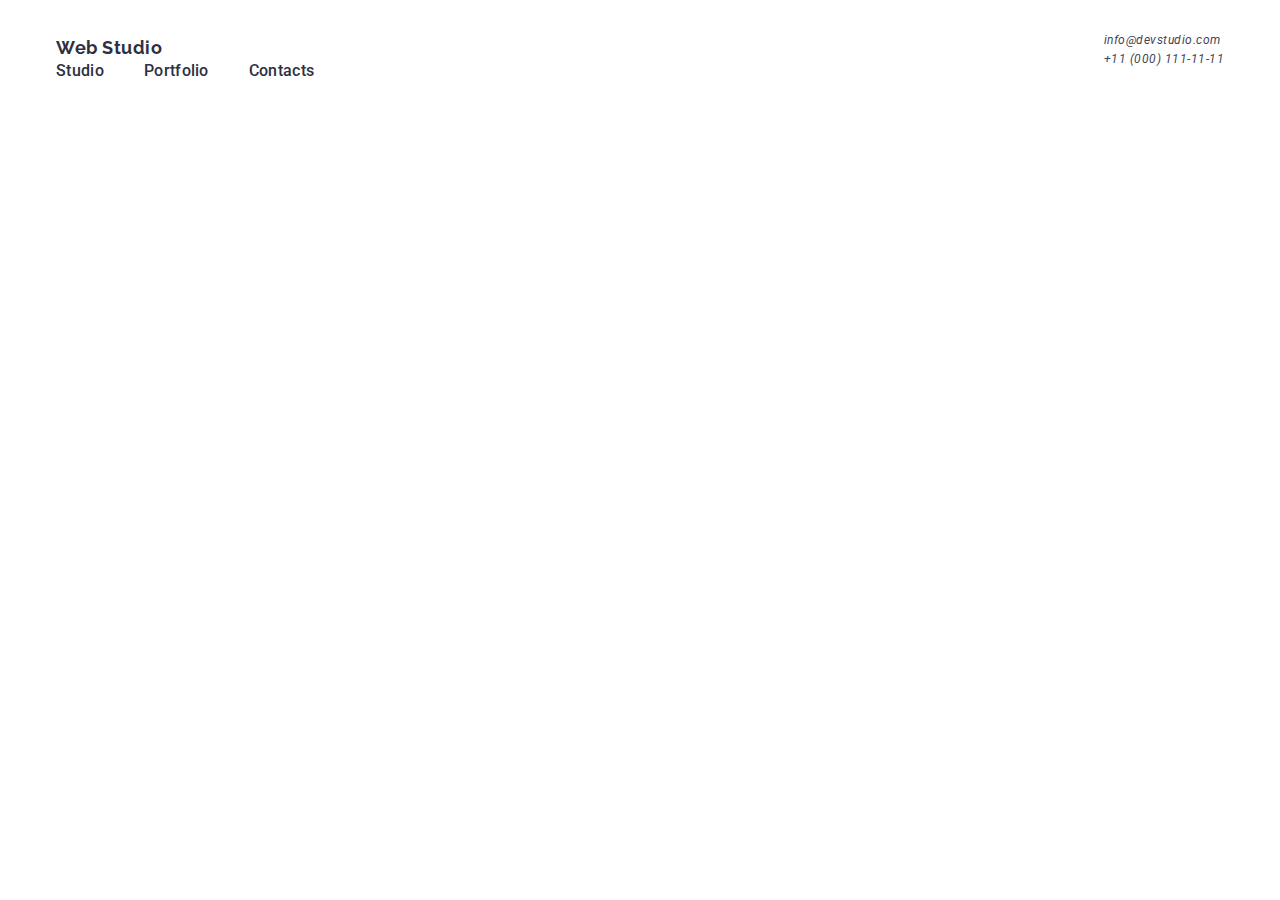
==== index.html @ cf2b7451 "update" ====
<!DOCTYPE html>
<html lang="en">
  <head>
    <meta charset="UTF-8" />
    <meta name="viewport" content="width=device-width, initial-scale=1.0" />

    <title>Main</title>

    <link rel="preconnect" href="https://fonts.googleapis.com" />
    <link rel="preconnect" href="https://fonts.gstatic.com" crossorigin />
    <link
      href="https://fonts.googleapis.com/css2?family=Raleway:wght@800&family=Roboto:wght@400;500;700;900&display=swap"
      rel="stylesheet"
    />

    <link
      rel="stylesheet"
      href="https://cdnjs.cloudflare.com/ajax/libs/modern-normalize/2.0.0/modern-normalize.min.css"
      integrity="sha512-4xo8blKMVCiXpTaLzQSLSw3KFOVPWhm/TRtuPVc4WG6kUgjH6J03IBuG7JZPkcWMxJ5huwaBpOpnwYElP/m6wg=="
      crossorigin="anonymous"
      referrerpolicy="no-referrer"
    />

    <link rel="stylesheet" href="./css/styles.css" />
  </head>
  <body>
    <header class="header">
      <div class="header-container container">
        <nav class="header-nav">
          <a href="./images/Logo.png" class="logo-header link"
            >Web <span class="studio-word-decorate">Studio</span></a
          >
          <ul class="list menu-header">
            <li><a href="./index.html" class="nav-item link current">Studio</a></li>
            <li>
              <a href="./portfolio.html" class="nav-item link current">Portfolio</a>
            </li>
            <li><a href="" class="nav-item link">Contacts</a></li>
          </ul>
        </nav>
        <button type="button" class="mobile-btn-burger">
          <svg class="mobile-svg-burger" width="24" height="24">
            <use href="./images/icons.svg#icon-burger"></use>
          </svg>
        </button>
        <address class="main-contacts">
          <ul class="list contacts-list">
            <li class="email-item-link">
              <a href="mailto:info@devstudio.com" class="general-contact link"
                >info@devstudio.com</a
              >
            </li>
            <li class="email-item-link">
              <a href="tel:+110001111111" class="general-contact link"
                >+11 (000) 111-11-11</a
              >
            </li>
          </ul>
        </address>
      </div>
    </header>
    <!-- <main>
      <section class="first-section">
        <div class="container">
          <h1 class="main-headline">Effective Solutions for Your Business</h1>
          <button type="button" class="button-order-service" data-modal-open>
            Order Service
          </button>
        </div>
      </section> -->
      <!-- <section class="second-section">
        <div class="container">
          <h2 class="visually-hidden">.</h2>
          <ul class="list second-section-list">
            <li class="second-section-item">
              <div class="div-for-icon">
                  <svg width="64" height="64">
                    <use href="./images/icons.svg#icon-antenna"></use>
                  </svg>
              </div>
              <h3 class="quality">Strategy</h3>
              <p class="quality-text">
              Our goal is to identify the business problem to walk away with
              the perfect and creative solution.
              </p>
            </li>
            <li class="second-section-item">
              <div class="div-for-icon">
                <svg width="64" height="64">
                  <use href="./images/icons.svg#icon-clock"></use>
                </svg>
              </div>
              <h3 class="quality">Punctuality</h3>
              <p class="quality-text">
                Bring the key message to the brand's audience for the best price
                within the shortest possible time.
              </p>
            </li>
            <li class="second-section-item">
              <div class="div-for-icon">
                <svg width="64" height="64">
                  <use href="./images/icons.svg#icon-diagram"></use>
                </svg>
              </div>   
              <h3 class="quality">Diligence</h3>
              <p class="quality-text">
                Research and confirm brands that present the strongest digital
                growth opportunities and minimize risk.
              </p>
            </li>
            <li class="second-section-item">
              <div class="div-for-icon">
                <svg width="64" height="64">
                  <use href="./images/icons.svg#icon-astronaut"></use>
                </svg>
              </div>  
              <h3 class="quality">Technologies</h3>
              <p class="quality-text">
                Design practice focused on digital experiences. We bring forth a
                deep passion for problem-solving.
              </p>
            </li>
          </ul>
        </div>
      </section> -->
      <!-- <section class="third-section">
        <div class="container">
          <h2 class="third-section-headline">What are we doing</h2>
          <ul class="list third-section-list">
            <li class="third-section-item">
              <img
                src="./images/photo3.jpg"
                alt="graphics"
                width="360"
                height="300"
              />
            </li>
            <li class="third-section-item">
              <img
                src="./images/photo1.jpg"
                alt="messages"
                width="360"
                height="300"
              />
            </li>
            <li class="third-section-item">
              <img
                src="./images/photo2.jpg"
                alt="information"
                width="360"
                height="300"
              />
            </li>
          </ul>
        </div>
      </section> -->
      <!-- <section class="forth-section">
        <div class="container">
          <h2 class="our-team-headline">Our Team</h2>
          <ul class="list forth-section-list">
            <li class="people-item">
              <img
                src="./images/person1.jpg"
                alt="Mark Guerrero"
                width="264"
                height="260"
              />
              <div class="person-and-job">
                <h3 class="person">Mark Guerrero</h3>
                <p class="person-text">Product Designer</p>
                <ul class="social-media-of-person-list list">
                  <li class="social-media-of-person-item">
                    <a href="" class="social-media-link-forth-section">
                      <svg width="16" height="16" class="icon-link">
                        <use href="./images/icons.svg#icon-instagram"></use>
                      </svg>
                    </a>
                  </li>
                  <li class="social-media-of-person-item">
                    <a href="" class="social-media-link-forth-section">
                      <svg width="16" height="16" class="icon-link">
                        <use href="./images/icons.svg#icon-twitter"></use>
                      </svg>
                    </a>
                  </li>
                  <li class="social-media-of-person-item">
                    <a href="" class="social-media-link-forth-section">
                      <svg width="16" height="16" class="icon-link">
                        <use href="./images/icons.svg#icon-facebook"></use>
                      </svg>
                    </a>
                  </li>
                  <li class="social-media-of-person-item">
                    <a href="" class="social-media-link-forth-section">
                      <svg width="16" height="16" class="icon-link">
                        <use href="./images/icons.svg#icon-linkedin"></use>
                      </svg>
                    </a>
                  </li>
                </ul>               
              </div>
            </li>
            <li class="people-item">
              <img
                src="./images/person4.jpg"
                alt="Tom Ford"
                width="264"
                height="260"
              />
              <div class="person-and-job">
                <h3 class="person">Tom Ford</h3>
                <p class="person-text">Frontend Developer</p>
                <ul class="social-media-of-person-list list">
                  <li class="social-media-of-person-item current">
                    <a href="" class="social-media-link-forth-section">
                      <svg width="16" height="16" class="icon-link">
                        <use href="./images/icons.svg#icon-instagram"></use>
                      </svg>
                    </a>
                  </li>
                  <li class="social-media-of-person-item current">
                    <a href="" class="social-media-link-forth-section">
                      <svg width="16" height="16" class="icon-link">
                        <use href="./images/icons.svg#icon-twitter"></use>
                      </svg>
                    </a>
                  </li>
                  <li class="social-media-of-person-item current">
                    <a href="" class="social-media-link-forth-section">
                      <svg width="16" height="16" class="icon-link">
                        <use href="./images/icons.svg#icon-facebook"></use>
                      </svg>
                    </a>
                  </li>
                  <li class="social-media-of-person-item current">
                    <a href="" class="social-media-link-forth-section">
                      <svg width="16" height="16" class="icon-link">
                        <use href="./images/icons.svg#icon-linkedin"></use>
                      </svg>
                    </a>
                  </li>
                </ul>   
              </div>
            </li>
            <li class="people-item">
              <img
                src="./images/person3.jpg"
                alt="Camila Garcia"
                width="264"
                height="260"
              />
              <div class="person-and-job">
                <h3 class="person">Camila Garcia</h3>
                <p class="person-text">Marketing</p>
                <ul class="social-media-of-person-list list">
                  <li class="social-media-of-person-item">
                    <a href="" class="social-media-link-forth-section">
                      <svg width="16" height="16" class="icon-link">
                        <use href="./images/icons.svg#icon-instagram"></use>
                      </svg>
                    </a>
                  </li>
                  <li class="social-media-of-person-item">
                    <a href="" class="social-media-link-forth-section">
                      <svg width="16" height="16" class="icon-link">
                        <use href="./images/icons.svg#icon-twitter"></use>
                      </svg>
                    </a>
                  </li>
                  <li class="social-media-of-person-item">
                    <a href="" class="social-media-link-forth-section">
                      <svg width="16" height="16" class="icon-link">
                        <use href="./images/icons.svg#icon-facebook"></use>
                      </svg>
                    </a>
                  </li>
                  <li class="social-media-of-person-item">
                    <a href="" class="social-media-link-forth-section">
                      <svg width="16" height="16" class="icon-link">
                        <use href="./images/icons.svg#icon-linkedin"></use>
                      </svg>
                    </a>
                  </li>
                </ul>   
              </div>
            </li>
            <li class="people-item">
              <img
                src="./images/person2.jpg"
                alt="Daniel Wilson"
                width="264"
                height="260"
              />
              <div class="person-and-job">
                <h3 class="person">Daniel Wilson</h3>
                <p class="person-text">UI Designer</p>
                <ul class="social-media-of-person-list list">
                  <li class="social-media-of-person-item">
                    <a href="" class="social-media-link-forth-section">
                      <svg width="16" height="16" class="icon-link">
                        <use href="./images/icons.svg#icon-instagram"></use>
                      </svg>
                    </a>
                  </li>
                  <li class="social-media-of-person-item">
                    <a href="" class="social-media-link-forth-section">
                      <svg width="16" height="16" class="icon-link">
                        <use href="./images/icons.svg#icon-twitter"></use>
                      </svg>
                    </a>
                  </li>
                  <li class="social-media-of-person-item">
                    <a href="" class="social-media-link-forth-section">
                      <svg width="16" height="16" class="icon-link">
                        <use href="./images/icons.svg#icon-facebook"></use>
                      </svg>
                    </a>
                  </li>
                  <li class="social-media-of-person-item">
                    <a href="" class="social-media-link-forth-section">
                      <svg width="16" height="16" class="icon-link">
                        <use href="./images/icons.svg#icon-linkedin"></use>
                      </svg>
                    </a>
                  </li>
                </ul>   
              </div>
            </li>
          </ul>
        </div>
      </section> -->
      <!-- <section class="fifth-section">
        <div class="container">
            <h2 class="headline-fifth-section">Customers</h2>
            <ul class="list-of-customers list">
              <li class="customers-item">
                <a href="/" class="customers-link">
                  <svg width="104" height="56" class="svg-customers">
                    <use href="./images/icons.svg#icon-group-1"></use>
                  </svg>
                </a>
              </li>
              <li class="customers-item">
                <a href="/" class="customers-link">
                  <svg width="104" height="56" class="svg-customers">
                    <use href="./images/icons.svg#icon-group-2"></use>
                  </svg>
                </a>
              </li>
              <li class="customers-item">
                <a href="/" class="customers-link">
                  <svg width="104" height="56" class="svg-customers">
                    <use href="./images/icons.svg#icon-group-3"></use>
                  </svg>
                </a>
              </li>
              <li class="customers-item">
                <a href="/" class="customers-link">
                  <svg width="104" height="56" class="svg-customers">
                    <use href="./images/icons.svg#icon-group-4"></use>
                  </svg>
                </a>
              </li>
              <li class="customers-item">
                <a href="/" class="customers-link">
                  <svg width="104" height="56" class="svg-customers">
                    <use href="./images/icons.svg#icon-group-5"></use>
                  </svg>
                </a>
              </li>
              <li class="customers-item">
                <a href="/" class="customers-link">
                  <svg width="104" height="56" class="svg-customers">
                    <use href="./images/icons.svg#icon-group-6"></use>
                  </svg>
                </a>
              </li>
            </ul>
        </div>
      </section>
    </main> -->
    <!-- <footer class="footer">
      <div class="container footer-container">
          <div class="footer-container-for-logo-and-paragraph">
              <a href="./images/Logo.png" class="logo-footer link">Web <span class="studio-word-decorate-portfolio-footer">Studio</span></a>
              <p class="p-footer">Increase the flow of customers and sales for your business with digital marketing & growth solutions.</p>
          </div>
          <div>
              <p class="social-media">Social media</p>
              <ul class="ul-footer list">
                  <li class="social-media-item">
                      <a href="" class="social-media-link">
                          <svg width="24" height="24" class="svg-footer">
                              <use href="./images/icons.svg#icon-instagram"></use>
                          </svg>
                      </a>
                  </li>
                  <li class="social-media-item">
                      <a href="" class="social-media-link">
                          <svg width="24" height="24" class="svg-footer">
                              <use href="./images/icons.svg#icon-twitter"></use>
                          </svg>
                      </a>
                  </li>
                  <li class="social-media-item">
                      <a href="" class="social-media-link">
                          <svg width="24" height="24" class="svg-footer">
                              <use href="./images/icons.svg#icon-facebook"></use>
                          </svg>
                      </a>
                  </li>
                  <li class="social-media-item">
                      <a href="" class="social-media-link">
                          <svg width="24" height="24" class="svg-footer">
                              <use href="./images/icons.svg#icon-linkedin"></use>
                          </svg>
                      </a>
                  </li>
              </ul>
          </div>
          <div class="div-footer-for-input">
            <p class="subscribe-p">Subscribe</p>
            <form class="form-footer">
              <label class="label-for-form">
                <input type="email" name="email" placeholder="E-mail" class="input-footer"/>
              </label>
              <button type="submit" class="button-subscribe">Subscribe
                <svg width="24" height="24" class="svg-button">
                  <use href="./images/icons.svg#icon-telegram"></use>
                </svg>
              </button>
            </form>
          </div>
      </div>
  </footer> -->
    <!-- <div data-modal class="js-structure is-hidden">
      <div class="modal-window is-open">
        <button type="button" data-modal-close class="button-close">
          <svg width="8" height="8" class="svg-modal-window">
            <use href="./images/icons.svg#icon-dagger"></use>
          </svg>
        </button>
        <p class="p-for-modal-window">Leave your contacts and we will call you back</p>
        <form>
          <div class="form-div">
            <label for="user-name" class="label-for-modal-window">Name</label>
            <div class="container-for-input">
              <input type="text" id="user-name" name="user-name" class="input-for-modal-window">
              <svg width="18" height="24" class="svg-modal-window">
                <use href="./images/icons.svg#icon-person"></use>
              </svg>
            </div>
          </div>
          <div class="form-div">
            <label for="user-phone" class="label-for-modal-window">Phone</label>
            <div class="container-for-input">
              <input type="text" id="user-phone" name="user-phone" class="input-for-modal-window">
              <svg width="18" height="24" class="svg-modal-window">
                <use href="./images/icons.svg#icon-calling"></use>
              </svg>
            </div>
          </div>
          <div class="form-div">
            <label for="user-email" class="label-for-modal-window">Email</label>
            <div class="container-for-input">
              <input type="text" id="user-email" name="user-email" class="input-for-modal-window">
              <svg width="18" height="24" class="svg-modal-window">
                <use href="./images/icons.svg#icon-message"></use>
              </svg>
            </div>
          </div>
          <div class="container-for-textarea">
            <label for="user-comment" class="label-for-modal-window">Comment</label>
            <textarea name="user-comment" id="user-comment" placeholder="Text input" class="textarea-for-modal-window"></textarea>
          </div>
          <div class="container-for-checkbox">
            <input class="input-user-privacy visually-hidden" value="true" name="user-privacy" id="user-privacy" type="checkbox">
            <label for="user-privacy" class="label-user-privacy"><span class="span-for-words-in-label">
              <svg width="10" height="8" class="icon-tick">
                <use href="./images/icons.svg#icon-tick"></use>
              </svg>
            </span> I accept the terms and conditions of the
              <a href="" class="link-for-privacy-policy">Privacy Policy</a>
            </label>
          </div>
          <button class="main-button">Send</button>
        </form>           
      </div>
    </div>
      <script src="./js/modal.js"></script> -->
      <div class="mobile-menu">
          <div class="container mobile-menu-container">
            <button button="type" class="moblie-menu-close-btn">
              <svg class="mobile-menu-close-btn-icon" width="28" height="28">
                <use href="./images/icons.svg#icon-dagger"></use>
              </svg>
            </button>
            <nav>
              <ul>
                <li><a href="">Studio</a></li>
                <li><a href="">Portfolio</a></li>
                <li><a href="">Contacts</a></li>
              </ul>
            </nav>
          </div>
      </div>  
  </body>
</html>
---- css/styles.css ----
/* COMMON STYLES
_______________________________________________________ */

img {
    display: block;
}

p {
    margin: 0;
}

h1, h2, h3, h4, h5 {
    margin: 0;
}

:root {
    --white: #FFFFFF;
    --blue: #4d5ae5;
    --gray: #2e2f42; 
    --pretty: #f4f4fd;
    --specific: #8e8f99;
    --good: #404bbf;
}

body {
    font-family: "Roboto", sans-serif;
    color: #434455;
    background-color: var(--white);
}

.list {
    list-style: none;
    margin: 0;
    padding: 0;
}

.link {
    text-decoration: none;
}

.visually-hidden {
    position: absolute;
    width: 1px;
    height: 1px;
    margin: -1px;
    border: 0;
    padding: 0;
    white-space: nowrap;
    clip-path: inset(100%);
    clip: rect(0 0 0 0);
    overflow: hidden;
}

.section {
    padding-top: 50px;
    padding-bottom: 50px;
}

.container {
    padding-left: 16px;
    padding-right: 16px;
}

.section-title {
    font-size: 24px;
    font-weight: 600;
    line-height: 1.17;
    letter-spacing: -0.03em;
    text-align: center;
    text-transform: uppercase;
    color: #111111;
}

/* _____________________________________________________
COMMON STYLES */

/* ____________HEADER MOBILE STYLES______________________ */

.menu-header {
    display: none;
}

.contacts-list {
    display: none;
}

.header-container {
    display: flex;
    align-items: center;
    justify-content: space-between;
}

.header {
    padding-top: 21px;
    padding-bottom: 21px;
}

.logo-header {
    font-family: Raleway;
    font-size: 18px;
    font-weight: 700;
    line-height: 1.17;
    letter-spacing: 0.03em;
    color: #2E2F42;
}

 

@media  screen and (max-width: 767px) {
    .mobile-btn-burger {
        border: none;
        background-color: transparent;
        padding: 0;
        line-height: 0;
    }
    
    .mobile-menu-container {
        position: relative;
    }
    
    .mobile-menu.is-open {
        transform: translateX(0%);
    }
    
    .mobile-menu {
        position: fixed;
        top: 0;
        left: 0;
        width: 100%;
        height: 100%;
        z-index: 99999999;
        background-color: #ffffff;
        transform: translateX(100%);
        transition: transform 250ms linear;
    }
    
    .moblie-menu-close-btn {
        position: absolute;
        top: 0;
        right: 0;
        border: none;
        background-color: transparent;
        padding: 0;
        line-height: 0;
        stroke: #111111;
    }
}

/* ===================HEDER MOBILE=============== */


/* ______________________________________________________ */
@media screen and (min-width: 480px) {
    .container {
        width: 367px;
        margin-right: auto;
        margin-left: auto;
    }


    .mobile-menu {
        display: none;
    }

}

/* ===================HEDER MOBILE=============== */

@media screen and (min-width: 768px) {
    .container {
        width: 736px;
    }

    .menu-header {
        position: absolute;
        display: flex;
        align-items: center;
        justify-content: center;
        gap: 40px;
    }    
    
    .nav-item {
        font-family: Roboto;
        font-size: 16px;
        font-weight: 500;
        line-height: 24px;
        letter-spacing: 0.02em;
        color: #2E2F42;
    }
    
    .mobile-btn-burger {
        display: none;
    }
    
    .contacts-list {
        display: block;

    }

    .general-contact {
        position: relative;
        color: #434455; 
        gap: 12px;
        font-family: Roboto;
        font-size: 12px;
        font-weight: 400;
        line-height: 14px;
        letter-spacing: 0.04em;
    }
}

@media screen and (min-width: 1168px) {
    .container {
        width: 1168px;
    }
}
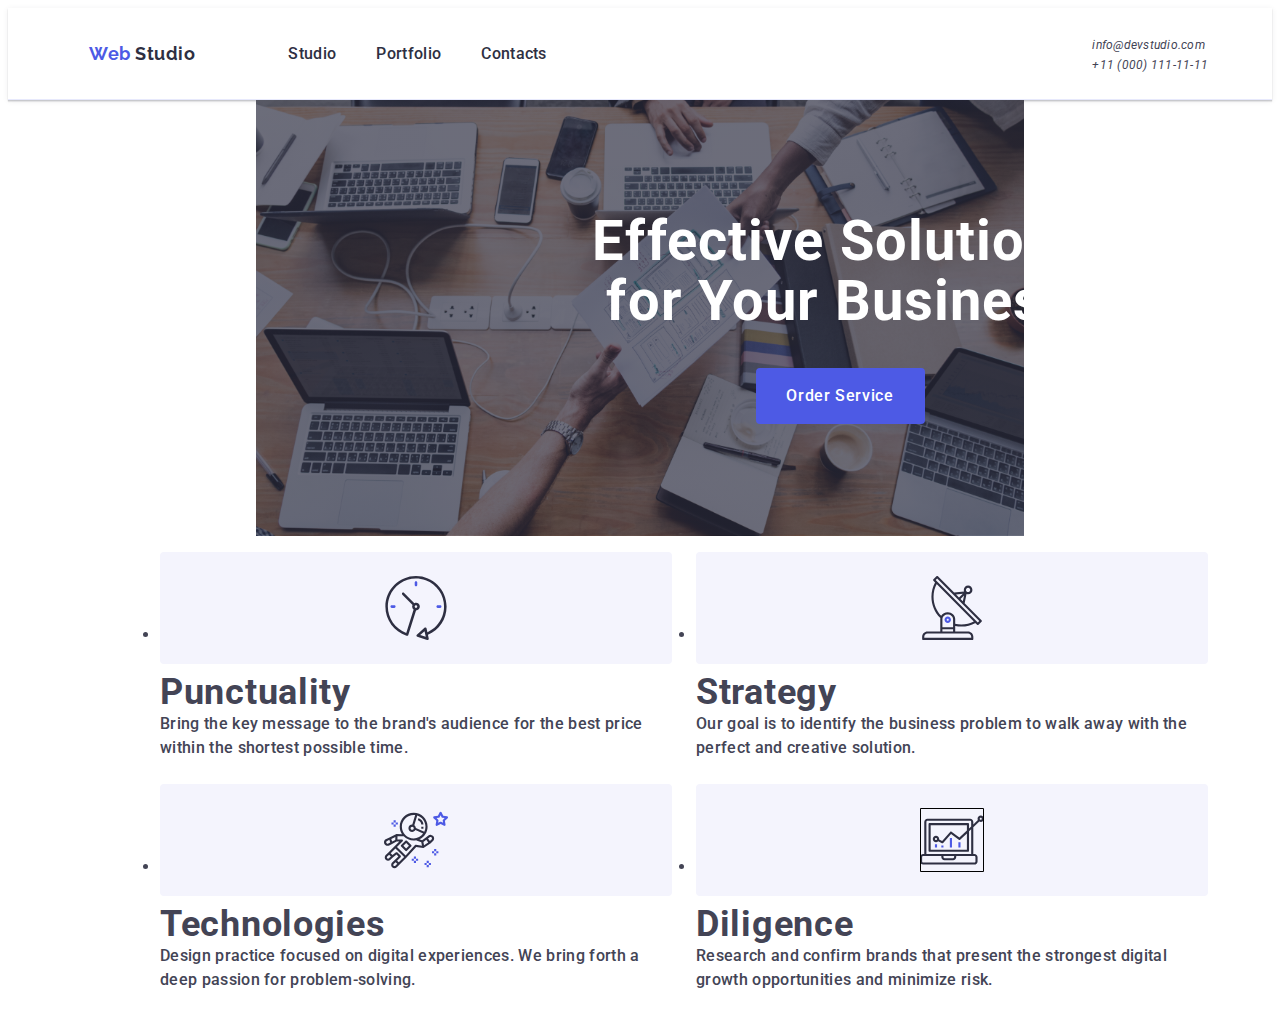
==== commit a788fd98: "new update" ====
--- a/index.html
+++ b/index.html
@@ -28,7 +28,7 @@
       <div class="header-container container">
         <nav class="header-nav">
           <a href="./images/Logo.png" class="logo-header link"
-            >Web <span class="studio-word-decorate">Studio</span></a
+            >Web <span class="logo-header-span">Studio</span></a
           >
           <ul class="list menu-header">
             <li><a href="./index.html" class="nav-item link current">Studio</a></li>
@@ -40,7 +40,7 @@
         </nav>
         <button type="button" class="mobile-btn-burger">
           <svg class="mobile-svg-burger" width="24" height="24">
-            <use href="./images/icons.svg#icon-burger"></use>
+            <use href="./images/icons.svg#icon-burger" class="mobile-burger-icon"></use>
           </svg>
         </button>
         <address class="main-contacts">
@@ -59,19 +59,19 @@
         </address>
       </div>
     </header>
-    <!-- <main>
+    <main>
       <section class="first-section">
         <div class="container">
           <h1 class="main-headline">Effective Solutions for Your Business</h1>
           <button type="button" class="button-order-service" data-modal-open>
             Order Service
           </button>
-        </div>
-      </section> -->
-      <!-- <section class="second-section">
-        <div class="container">
+        </div> 
+      </section> 
+      <section class="second-section">
+        <div class="container display">
           <h2 class="visually-hidden">.</h2>
-          <ul class="list second-section-list">
+          <ul class="second-section-list">
             <li class="second-section-item">
               <div class="div-for-icon">
                   <svg width="64" height="64">
@@ -122,7 +122,7 @@
             </li>
           </ul>
         </div>
-      </section> -->
+      </section>
       <!-- <section class="third-section">
         <div class="container">
           <h2 class="third-section-headline">What are we doing</h2>
--- a/css/styles.css
+++ b/css/styles.css
@@ -3,6 +3,11 @@
 
 img {
     display: block;
+}
+
+
+*, ::after, ::before {
+    box-sizing: border-box;
 }
 
 p {
@@ -24,8 +29,9 @@
 
 body {
     font-family: "Roboto", sans-serif;
+    background-color: #FFFFFF;
     color: #434455;
-    background-color: var(--white);
+    font-size: 16px;
 }
 
 .list {
@@ -74,8 +80,6 @@
 /* _____________________________________________________
 COMMON STYLES */
 
-/* ____________HEADER MOBILE STYLES______________________ */
-
 .menu-header {
     display: none;
 }
@@ -96,24 +100,40 @@
 }
 
 .logo-header {
-    font-family: Raleway;
     font-size: 18px;
     font-weight: 700;
-    line-height: 1.17;
+    line-height: 0.86;
+    letter-spacing: 0.03em;
+    color: #4D5AE5;
+    padding: 17px;
+    font-family: "Raleway", sans-serif;
+    margin-right: 76px;
+}
+
+.logo-header-span {
+    font-size: 18px;
+    font-weight: 700;
+    line-height: 0.86;
     letter-spacing: 0.03em;
     color: #2E2F42;
 }
-
  
 
 @media  screen and (max-width: 767px) {
+    
+    /* =======HEADER MOBILE======== */
+    
     .mobile-btn-burger {
         border: none;
         background-color: transparent;
         padding: 0;
-        line-height: 0;
-    }
-    
+        line-height: 0;    
+    }
+    
+    .mobile-burger-icon {
+        stroke: #2F2F37;
+    }
+
     .mobile-menu-container {
         position: relative;
     }
@@ -144,13 +164,110 @@
         line-height: 0;
         stroke: #111111;
     }
-}
-
-/* ===================HEDER MOBILE=============== */
-
-
-/* ______________________________________________________ */
+
+    /* =======HEADER MOBILE======== */
+    
+    
+    /* =======FIRST SECTION MOBILE======== */
+
+    .first-section {
+        background-color: #2e2f42;
+        padding-top: 112px;
+        padding-bottom: 112px;
+        background-image: linear-gradient(rgba(46, 47, 66, 0.7), rgba(46, 47, 66, 0.7)), url(../images/people-office.png);
+        max-width: 768px;
+        background-repeat: no-repeat;
+        background-position: center;
+        background-size: cover;
+        margin: 0 auto;
+    }
+
+    .main-headline {
+        font-family: "Roboto", sans-serif;
+        font-size: 56px;
+        font-style: normal;
+        font-weight: 700;
+        line-height: 1.07;
+        color: #ffffff;
+        letter-spacing: 0.02em;
+        text-align: center;
+        max-width: 496px;
+        margin-left: auto;
+        margin-right: auto;
+        margin-bottom: 36px;
+    }
+
+    .button-order-service {
+        cursor: pointer;
+        background-color: #4D5AE5;
+        font-family: "Roboto", sans-serif;
+        font-size: 16px;
+        font-weight: 500;
+        line-height: 1.5;
+        letter-spacing: 0.04em;
+        color: #FFFFFF;
+        min-width: 169px;
+        border: none;
+        height: 56px;
+        border-radius: 4px;
+        margin: auto;
+        display: block;
+        transition
+    }
+
+    /* =======SECOND SECTION MOBILE======== */
+
+    .second-section {
+        padding-top: 120px;
+        padding-bottom: 120px;
+    }
+
+    .display {
+       display: flex; 
+    }
+
+    .second-section-list {
+        flex-direction: column;
+        align-items: flex-start;
+        display: flex;
+        gap: 72px;
+        list-style: none;
+    }
+
+    .div-for-icon {
+        display: none;
+    }
+
+    .quality {
+        font-family: Roboto;
+        font-size: 36px;
+        font-style: normal;
+        font-weight: 700;
+        line-height: 40px;
+        letter-spacing: 0.72px;
+        text-transform: capitalize;
+        text-align: center;
+    }
+
+    .quality-text {
+        font-family: Roboto;
+        font-size: 16px;
+        font-style: normal;
+        font-weight: 500;
+        line-height: 24px;
+        letter-spacing: 0.32px;
+    }
+
+    /* =======SECOND SECTION MOBILE======== */
+
+
+}
+
+
 @media screen and (min-width: 480px) {
+    
+    /* /=======MAIN======== */
+    
     .container {
         width: 367px;
         margin-right: auto;
@@ -162,21 +279,22 @@
         display: none;
     }
 
-}
-
-/* ===================HEDER MOBILE=============== */
+    /* /=======MAIN ======== */
+}
+
 
 @media screen and (min-width: 768px) {
+    
+    /* /=======HEADER TABLET ======== */
+
     .container {
         width: 736px;
     }
 
     .menu-header {
-        position: absolute;
-        display: flex;
-        align-items: center;
-        justify-content: center;
+        display: flex;
         gap: 40px;
+        margin-right: 0;    
     }    
     
     .nav-item {
@@ -186,6 +304,8 @@
         line-height: 24px;
         letter-spacing: 0.02em;
         color: #2E2F42;
+        margin-right: auto;
+        margin-left: auto;
     }
     
     .mobile-btn-burger {
@@ -198,15 +318,124 @@
     }
 
     .general-contact {
-        position: relative;
-        color: #434455; 
-        gap: 12px;
+        font-size: 12px;
+        line-height: 1.5;
+        letter-spacing: 0.02em;
+        color: #434455;
+        transition: color 250ms cubic-bezier(0.4, 0, 0.2, 1);
+    }
+
+    .header-nav {
+        display: flex;
+        align-items: center;
+    }
+
+    .header {
+        border-bottom: 1px solid #e7e9fc;
+        box-shadow: 0px 2px 1px rgba(46, 47, 66, 0.08), 0px 1px 1px rgba(46, 47, 66, 0.16), 0px 1px 6px rgba(46, 47, 66, 0.08);
+    }
+
+    /* /=======HEADER TABLET ======== */
+
+    /* /=======FIRST SECTION TABLET ======== */
+    
+    .first-section {
+        background-color: #2e2f42;
+        padding-top: 112px;
+        padding-bottom: 112px;
+        background-image: linear-gradient(rgba(46, 47, 66, 0.7), rgba(46, 47, 66, 0.7)), url(../images/people-office.png);
+        max-width: 768px;
+        background-repeat: no-repeat;
+        background-position: center;
+        background-size: cover;
+        margin: 0 auto;
+    }
+
+    .main-headline {
+        font-family: "Roboto", sans-serif;
+        font-size: 56px;
+        font-style: normal;
+        font-weight: 700;
+        line-height: 1.07;
+        color: #ffffff;
+        letter-spacing: 0.02em;
+        text-align: center;
+        max-width: 496px;
+        margin-left: auto;
+        margin-right: auto;
+        margin-bottom: 36px;
+    }
+
+    .button-order-service {
+        cursor: pointer;
+        background-color: #4D5AE5;
+        font-family: "Roboto", sans-serif;
+        font-size: 16px;
+        font-weight: 500;
+        line-height: 1.5;
+        letter-spacing: 0.04em;
+        color: #FFFFFF;
+        min-width: 169px;
+        border: none;
+        height: 56px;
+        border-radius: 4px;
+        margin: auto;
+        display: block;
+        transition: background-color 250ms cubic-bezier(0.4, 0, 0.2, 1);
+    }
+
+    /* /=======FIRST SECTION TABLET ======== */
+
+    /* =======SECOND SECTION TABLET======== */
+    
+    .display {
+        display: flex;
+    }
+
+    .second-section-list {
+        display: flex;
+        flex-direction: row-reverse;
+        flex-wrap: wrap;
+        align-items: center;
+        gap: 24px;
+    }
+
+    .second-section-item {
+        width: calc((100% - 72px) / 2);
+    }
+
+    .quality {
         font-family: Roboto;
-        font-size: 12px;
-        font-weight: 400;
-        line-height: 14px;
-        letter-spacing: 0.04em;
-    }
+        font-size: 36px;
+        font-style: normal;
+        font-weight: 700;
+        line-height: 40px;
+        letter-spacing: 0.72px;
+        text-transform: capitalize;
+    }
+    
+
+    .quality-text {
+        font-family: Roboto;
+        font-size: 16px;
+        font-style: normal;
+        font-weight: 500;
+        line-height: 24px;
+        letter-spacing: 0.32px;
+    }
+
+
+    .div-for-icon {
+        display: flex;
+        align-items: center;
+        justify-content: center;
+        height: 112px;
+        background-color: #f4f4fd;
+        border-radius: 4px;
+        margin-bottom: 8px;
+    }
+    
+    /* =======SECOND SECTION TABLET======== */
 }
 
 @media screen and (min-width: 1168px) {
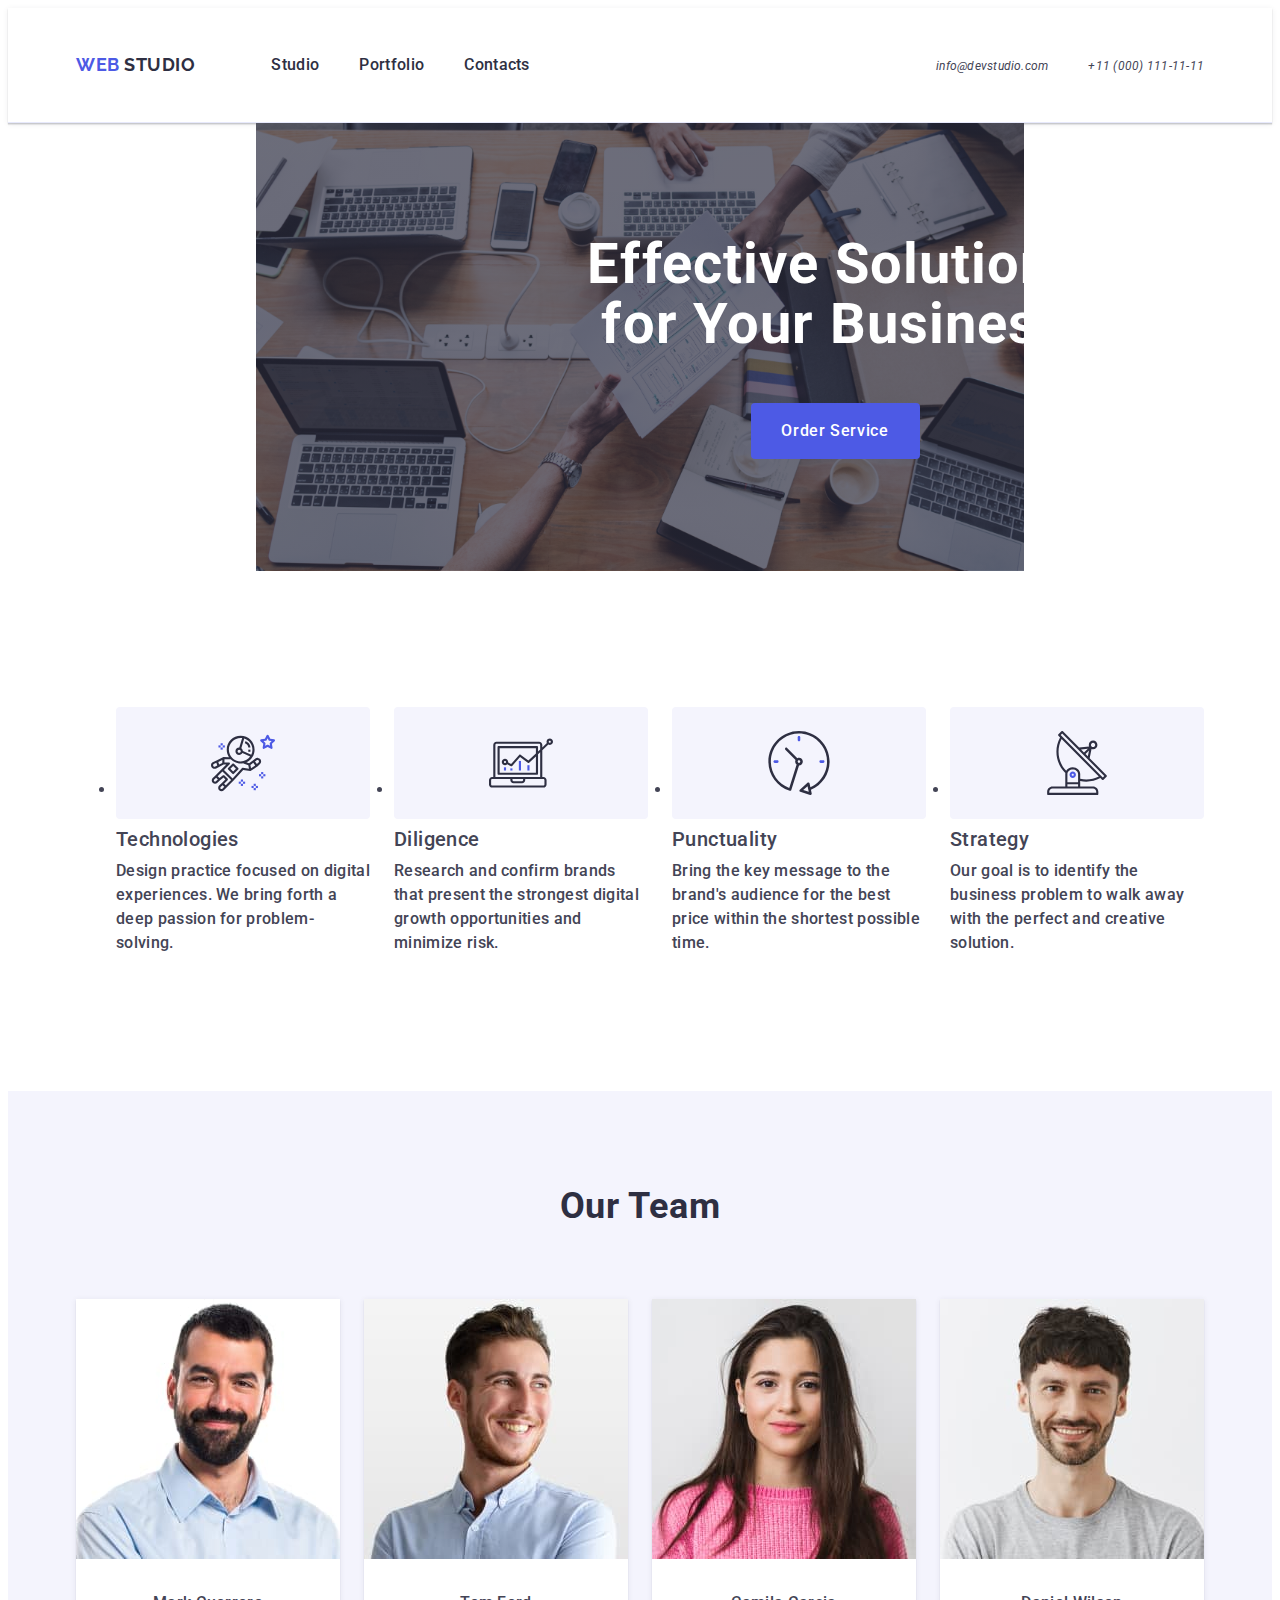
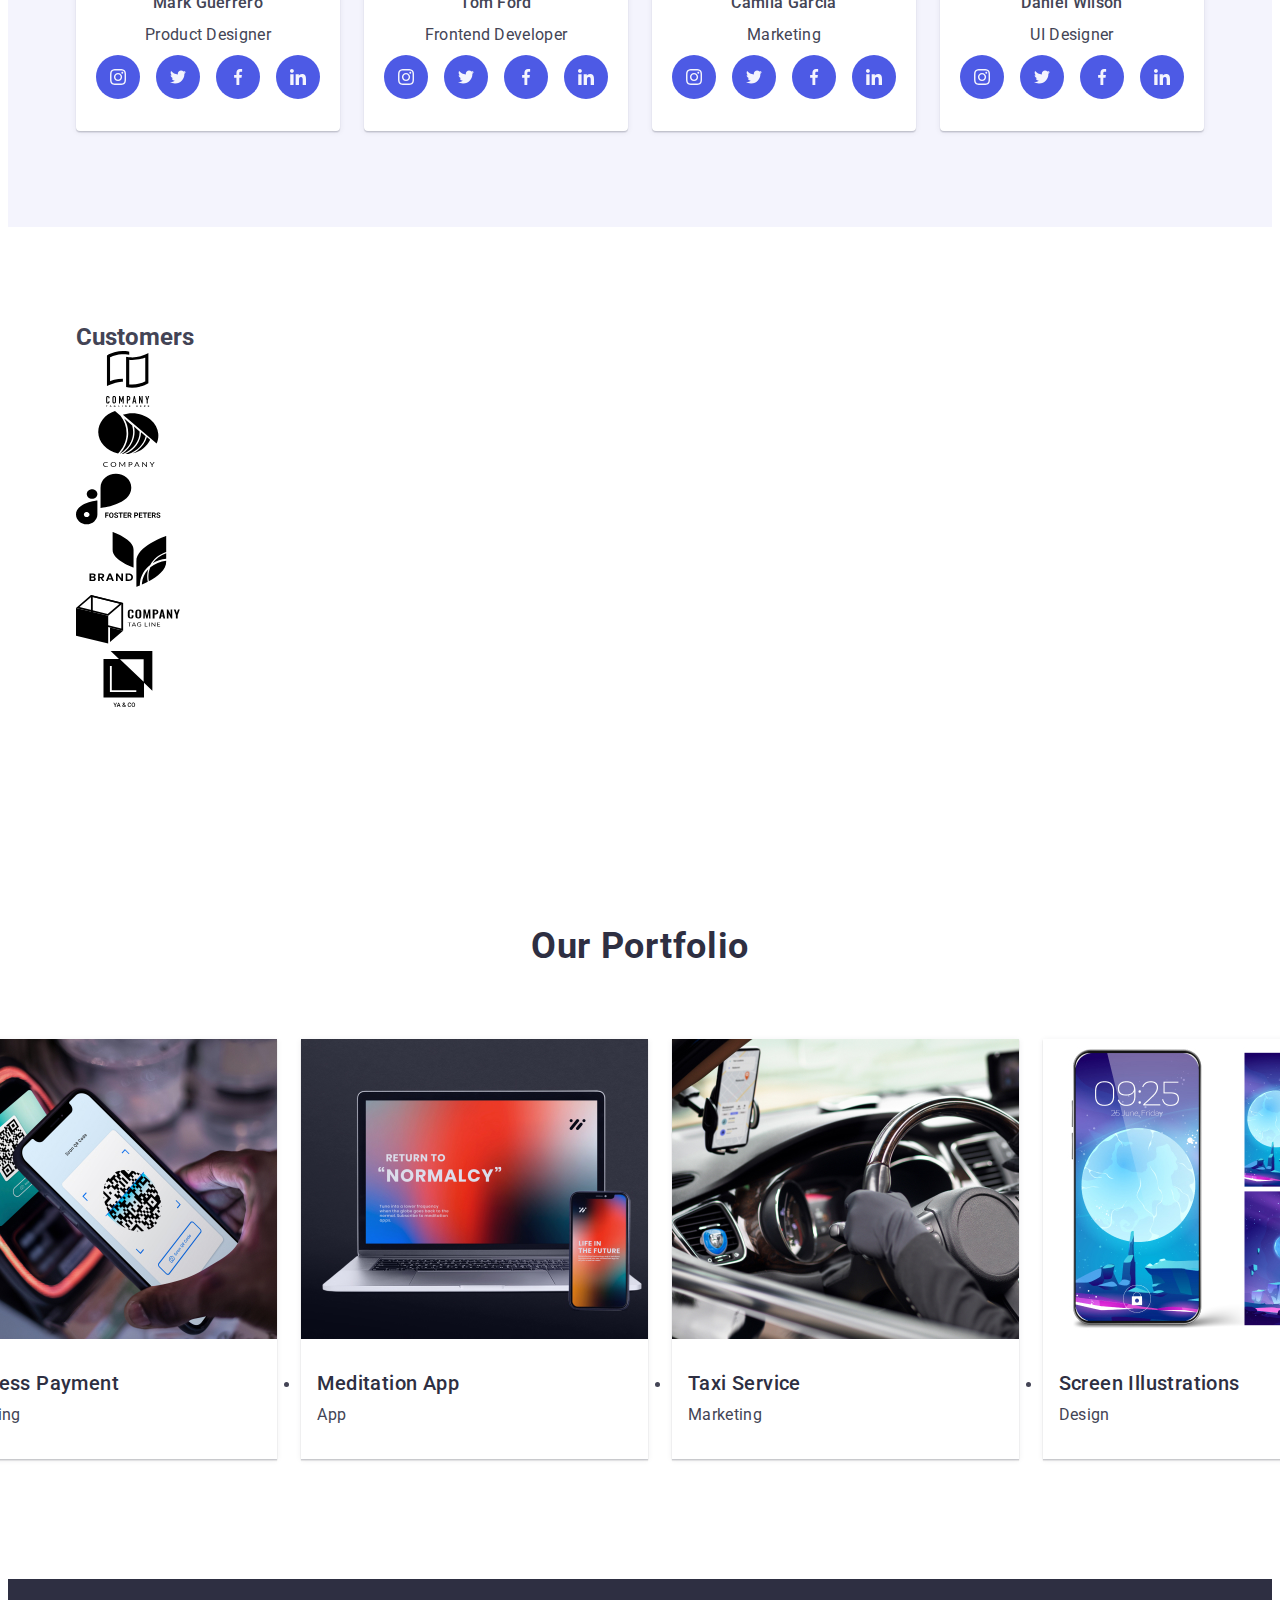
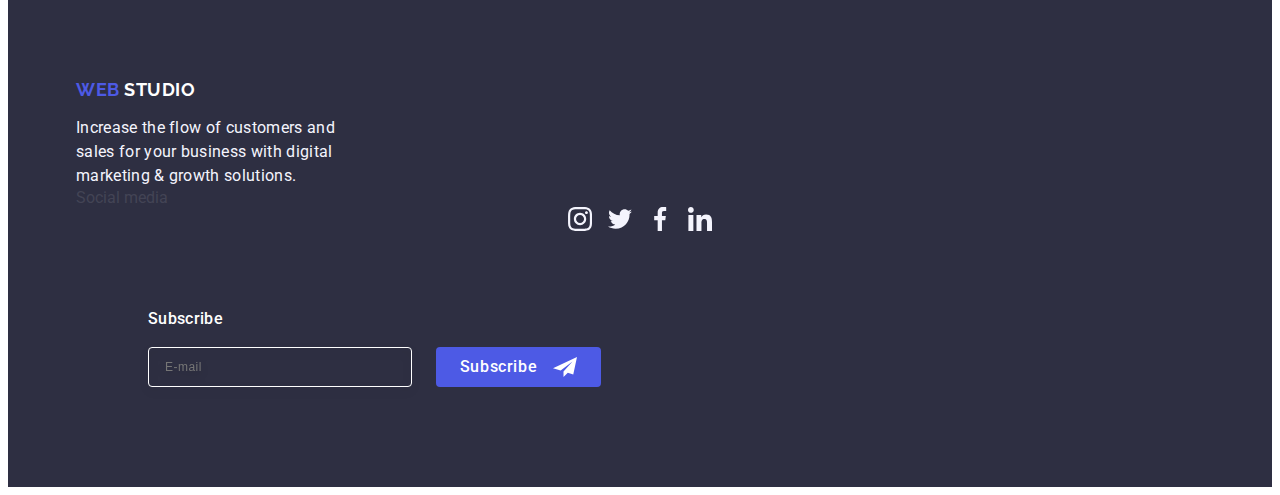
==== commit 30161169: "update" ====
--- a/index.html
+++ b/index.html
@@ -154,9 +154,9 @@
           </ul>
         </div>
       </section> -->
-      <!-- <section class="forth-section">
+      <section class="forth-section">
         <div class="container">
-          <h2 class="our-team-headline">Our Team</h2>
+          <h2 class="common-headlines">Our Team</h2>
           <ul class="list forth-section-list">
             <li class="people-item">
               <img
@@ -328,8 +328,8 @@
             </li>
           </ul>
         </div>
-      </section> -->
-      <!-- <section class="fifth-section">
+      </section>
+      <section class="fifth-section">
         <div class="container">
             <h2 class="headline-fifth-section">Customers</h2>
             <ul class="list-of-customers list">
@@ -378,12 +378,163 @@
             </ul>
         </div>
       </section>
-    </main> -->
-    <!-- <footer class="footer">
-      <div class="container footer-container">
+      <section class="sixth-section">
+        <div class="container">
+          <h2 class="common-headlines">Our Portfolio</h2>
+          <ul class="our-portfolio-list">
+            <li class="our-portfolio-item">
+              <div class="overlay-div">
+                <picture>
+                  <source srcset="
+                  ./images/img1desktop-version.jpg  1x,
+                  ./images/img1desktop-version@2.jpg. 2x"
+                   media="(min-width: 1158px)">
+                   <source srcset="
+                   ./images/img1tablet-version.jpg. 1x,
+                   ./images/img1tablet-version@2.jpg 2x"
+                   media="(min-width: 768px)">
+                   <source srcset="
+                   ./images/img1mobile-version.jpg  1x,
+                   ./images/img1mobile-version@2.jpg 2x"
+                   media="(max-width: 767px)">
+                   <img src="./images/img1desktop-version.jpg" alt="portfolio picture">
+                </picture>
+                <p class="p-overlay"> 14 Stylish and User-Friendly App Design Concepts · Task Manager App · Calorie Tracker App · Exotic Fruit Ecommerce App · Cloud Storage App</p>
+              </div>
+              <div>
+                <h3 class="our-portfolio-headlines">Banking App</h3>
+                <p class="our-portfolio-text">App</p>
+              </div>
+            </li>
+            <li class="our-portfolio-item">
+              <div class="overlay-div">
+                <picture>
+                  <source srcset="
+                  ./images/img2desktop-version.jpg  1x,
+                  ./images/img2desktop-version@2.jpg. 2x"
+                   media="(min-width: 1158px)">
+                   <source srcset="
+                   ./images/img2tablet-version.jpg. 1x,
+                   ./images/img2tablet-version@2.jpg 2x"
+                   media="(min-width: 768px)">
+                   <source srcset="
+                   ./images/img2mobile-version.jpg  1x,
+                   ./images/img2mobile-version@2.jpg 2x"
+                   media="(max-width: 767px)">
+                   <img src="./images/img2desktop-version.jpg" alt="portfolio picture">
+                </picture>
+                <p class="p-overlay"> 14 Stylish and User-Friendly App Design Concepts · Task Manager App · Calorie Tracker App · Exotic Fruit Ecommerce App · Cloud Storage App</p>
+              </div>
+              <div>
+                <h3 class="our-portfolio-headlines">Cashless Payment</h3>
+                <p class="our-portfolio-text">Marketing</p>
+              </div>
+            </li>
+            <li class="our-portfolio-item">
+              <div class="overlay-div">
+                <picture>
+                  <source srcset="
+                  ./images/img3desktop-version.jpg  1x,
+                  ./images/img3desktop-version@2.jpg. 2x"
+                   media="(min-width: 1158px)">
+                   <source srcset="
+                   ./images/img3tablet-version.jpg. 1x,
+                   ./images/img3tablet-version@2.jpg 2x"
+                   media="(min-width: 768px)">
+                   <source srcset="
+                   ./images/img3mobile-version.jpg  1x,
+                   ./images/img3mobile-version@2.jpg 2x"
+                   media="(max-width: 767px)">
+                   <img src="./images/img3desktop-version.jpg" alt="portfolio picture">
+                </picture>
+                <p class="p-overlay"> 14 Stylish and User-Friendly App Design Concepts · Task Manager App · Calorie Tracker App · Exotic Fruit Ecommerce App · Cloud Storage App</p>
+              </div>
+              <div>
+                <h3 class="our-portfolio-headlines">Meditation App</h3>
+                <p class="our-portfolio-text">App</p>
+              </div>
+            </li>
+            <li class="our-portfolio-item">
+              <div class="overlay-div">
+                <picture>
+                  <source srcset="
+                  ./images/img4desktop-version.jpg  1x,
+                  ./images/img4desktop-version@2.jpg. 2x"
+                   media="(min-width: 1158px)">
+                   <source srcset="
+                   ./images/img4tablet-version.jpg. 1x,
+                   ./images/img4tablet-version@2.jpg 2x"
+                   media="(min-width: 768px)">
+                   <source srcset="
+                   ./images/img4mobile-version.jpg  1x,
+                   ./images/img4mobile-version@2.jpg 2x"
+                   media="(max-width: 767px)">
+                   <img src="./images/img4desktop-version.jpg" alt="portfolio picture">
+                </picture>
+                <p class="p-overlay"> 14 Stylish and User-Friendly App Design Concepts · Task Manager App · Calorie Tracker App · Exotic Fruit Ecommerce App · Cloud Storage App</p>
+              </div>
+              <div>
+                <h3 class="our-portfolio-headlines">Taxi Service</h3>
+                <p class="our-portfolio-text">Marketing</p>
+              </div>
+            </li>
+            <li class="our-portfolio-item">
+              <div class="overlay-div">
+                <picture>
+                  <source srcset="
+                  ./images/img5desktop-version.jpg  1x,
+                  ./images/img5desktop-version@2.jpg. 2x"
+                   media="(min-width: 1158px)">
+                   <source srcset="
+                   ./images/img5tablet-version.jpg. 1x,
+                   ./images/img5tablet-version@2.jpg 2x"
+                   media="(min-width: 768px)">
+                   <source srcset="
+                   ./images/img5mobile-version.jpg  1x,
+                   ./images/img5mobile-version@2.jpg 2x"
+                   media="(max-width: 767px)">
+                   <img src="./images/img5desktop-version.jpg" alt="portfolio picture">
+                </picture>
+                <p class="p-overlay"> 14 Stylish and User-Friendly App Design Concepts · Task Manager App · Calorie Tracker App · Exotic Fruit Ecommerce App · Cloud Storage App</p>
+              </div>
+              <div>
+                <h3 class="our-portfolio-headlines">Screen Illustrations</h3>
+                <p class="our-portfolio-text">Design</p>
+              </div>
+            </li>
+            <li class="our-portfolio-item">
+              <div class="overlay-div">
+                <picture>
+                  <source srcset="
+                  ./images/img6desktop-version.jpg  1x,
+                  ./images/img6desktop-version@2.jpg. 2x"
+                   media="(min-width: 1158px)">
+                   <source srcset="
+                   ./images/img6tablet-version.jpg. 1x,
+                   ./images/img6tablet-version@2.jpg 2x"
+                   media="(min-width: 768px)">
+                   <source srcset="
+                   ./images/img6mobile-version.jpg  1x,
+                   ./images/img6mobile-version@2.jpg 2x"
+                   media="(max-width: 767px)">
+                   <img src="./images/img6desktop-version.jpg" alt="portfolio picture">
+                </picture>
+                <p class="p-overlay"> 14 Stylish and User-Friendly App Design Concepts · Task Manager App · Calorie Tracker App · Exotic Fruit Ecommerce App · Cloud Storage App</p>
+              </div>
+              <div>
+                <h3 class="our-portfolio-headlines">Online Courses/h3>
+                <p class="our-portfolio-text">Marketing</p>
+              </div>
+            </li>
+          </ul>
+        </div>
+      </section>
+    </main>
+    <footer class="footer">
+      <div class="container flex">
           <div class="footer-container-for-logo-and-paragraph">
-              <a href="./images/Logo.png" class="logo-footer link">Web <span class="studio-word-decorate-portfolio-footer">Studio</span></a>
-              <p class="p-footer">Increase the flow of customers and sales for your business with digital marketing & growth solutions.</p>
+              <a href="./images/Logo.png" class="logo-footer link">Web <span class="span-logo-footer">Studio</span></a>
+              <p class="p-footer" style="color: #F4F4FD">Increase the flow of customers and sales for your business with digital marketing & growth solutions.</p>
           </div>
           <div>
               <p class="social-media">Social media</p>
@@ -432,7 +583,7 @@
             </form>
           </div>
       </div>
-  </footer> -->
+  </footer>
     <!-- <div data-modal class="js-structure is-hidden">
       <div class="modal-window is-open">
         <button type="button" data-modal-close class="button-close">
--- a/css/styles.css
+++ b/css/styles.css
@@ -32,6 +32,13 @@
     background-color: #FFFFFF;
     color: #434455;
     font-size: 16px;
+}
+
+.flex {
+    display: flex;
+    flex-wrap: nowrap;
+    align-content: center;
+    flex-direction: column;
 }
 
 .list {
@@ -117,7 +124,182 @@
     letter-spacing: 0.03em;
     color: #2E2F42;
 }
+
+.button-order-service:hover,
+.button-order-service-focus {
+    color: #404BBF;
+}
+
+.general-contact:hover {
+    color: #404bbf;
+}
+
+.general-contact:focus {
+    color: #404bbf;
+}
+
+.nav-item:hover {
+    color: #404bbf;
+}
+
+.nav-item:focus {
+    color: #404bbf;
+}
+
+.common-headlines {
+    font-family: "Roboto", sans-serif;
+    font-size: 36px;
+    font-style: normal;
+    font-weight: 700;
+    line-height: 1.11;
+    text-transform: capitalize;
+    color: #2e2f42;
+    letter-spacing: 0.02em;
+    text-align: center;
+    margin-bottom: 72px;
+}
  
+.first-section {
+    background-color: #2e2f42;
+    padding-top: 112px;
+    padding-bottom: 112px;
+    background-image: linear-gradient(rgba(46, 47, 66, 0.7), rgba(46, 47, 66, 0.7)), url(../images/people-office.png);
+    max-width: 768px;
+    background-repeat: no-repeat;
+    background-position: center;
+    background-size: cover;
+    margin: 0 auto;
+}
+
+.second-section {
+    padding-top: 120px;
+    padding-bottom: 120px;
+}
+
+.forth-section {
+    background-color: #F4F4FD;
+    padding-top: 96px;
+    padding-bottom: 96px;
+}
+
+.fifth-section {
+    background-color: #FFFFFF;
+    padding-top: 96px;
+    padding-bottom: 96px;
+}
+
+.seventh-section {
+    background-color: #FFFFFF;
+    padding-top: 96px;
+    padding-bottom: 96px;
+}
+
+.sixth-section {
+    background-color: #FFFFFF;
+    padding-top: 96px;
+    padding-bottom: 96px;
+}
+
+.overlay-div {
+    position: relative;
+    overflow: hidden;
+}
+
+.p-overlay {
+    position: absolute;
+    top: 0;
+    font-size: 16px;
+    line-height: 1.5;
+    letter-spacing: 0.02em;
+    color: #f4f4fd;
+    padding: 40px 32px;
+    background-color: #4d5ae5;
+    height: 100%;
+    width: 100%;
+    transform: translateY(100%);
+    transition: transform 250ms cubic-bezier(0.4, 0, 0.2, 1);
+}
+
+.footer {
+    background-color: #2e2f42;
+    padding-top: 100px;
+    padding-bottom: 100px;
+}
+
+.logo-footer {
+    font-family: "Raleway", sans-serif;
+    font-size: 18px;
+    font-style: normal;
+    font-weight: 700;
+    line-height: 1.17;
+    letter-spacing: 0.03em;
+    text-transform: uppercase;
+    color: #4D5AE5;
+    display: inline-block;
+    margin-bottom: 16px;
+    display: flex;
+    justify-content: center;
+}
+
+.span-logo-footer {
+    color: #ffffff;
+    text-align: center;
+}
+
+.p-footer {
+    letter-spacing: 0.02em;
+    line-height: 1.5;
+    max-width: 264px;
+}
+
+.ul-footer {
+    display: flex;
+    gap: 16px;
+    justify-content: center;
+}
+
+.socail-media-item {
+    width: 40px;
+    height: 40px;
+}
+
+.socail-media-link {
+    width: 100%;
+    height: 100%;
+    background-color: #4d5ae5;
+    border-radius: 50%;
+    display: flex;
+    align-items: center;
+    justify-content: center;
+    transition: background-color 250ms cubic-bezier(0.4, 0, 0.2, 1);
+}
+
+.svg-footer {
+    fill: #f4f4fd;
+}
+
+.svg-button {
+    margin-left: 16px;
+    fill: #ffffff;
+}
+
+.button-subscribe {
+    min-width: 165px;
+    height: 40px;
+    display: flex;
+    justify-content: center;
+    align-items: center;
+    font-family: "Roboto", sans-serif;
+    font-size: 16px;
+    font-weight: 500;
+    line-height: 1.5;
+    letter-spacing: 0.04em;
+    color: #ffffff;
+    cursor: pointer;
+    background-color: #4D5AE5;
+    border: none;
+    border-radius: 4px;
+}
 
 @media  screen and (max-width: 767px) {
     
@@ -168,19 +350,8 @@
     /* =======HEADER MOBILE======== */
     
     
-    /* =======FIRST SECTION MOBILE======== */
-
-    .first-section {
-        background-color: #2e2f42;
-        padding-top: 112px;
-        padding-bottom: 112px;
-        background-image: linear-gradient(rgba(46, 47, 66, 0.7), rgba(46, 47, 66, 0.7)), url(../images/people-office.png);
-        max-width: 768px;
-        background-repeat: no-repeat;
-        background-position: center;
-        background-size: cover;
-        margin: 0 auto;
-    }
+    /* =======FIRST SECRION MOBILE======== */
+
 
     .main-headline {
         font-family: "Roboto", sans-serif;
@@ -198,29 +369,30 @@
     }
 
     .button-order-service {
+        background-color: #4D5AE5;
+        font-family: "Roboto", sans-serif;
+        font-weight: 500;
+        font-size: 16px;
+        line-height: 150%;
+        letter-spacing: 0.64px;
+        color: #ffffff;
+        display: block;
+        min-width: 169px;
+        height: 56px;
+        border: none;
+        transition: background-color 250ms cubic-bezier(0.4, 0, 0.2, 1);
+        border-radius: 4px;
+        margin: 0 auto;
+        padding: 16px 32px;
+        text-align: center;
         cursor: pointer;
-        background-color: #4D5AE5;
-        font-family: "Roboto", sans-serif;
-        font-size: 16px;
-        font-weight: 500;
-        line-height: 1.5;
-        letter-spacing: 0.04em;
-        color: #FFFFFF;
-        min-width: 169px;
-        border: none;
-        height: 56px;
-        border-radius: 4px;
-        margin: auto;
-        display: block;
-        transition
-    }
+        box-shadow: 0px 4px 4px 0px rgba(0, 0, 0, 0.15);
+    }
+
+    /* =======FIRST SECRION MOBILE======== */
 
     /* =======SECOND SECTION MOBILE======== */
 
-    .second-section {
-        padding-top: 120px;
-        padding-bottom: 120px;
-    }
 
     .display {
        display: flex; 
@@ -260,6 +432,166 @@
 
     /* =======SECOND SECTION MOBILE======== */
 
+    /* =======THIRD SECTION MOBILE======== */
+
+
+    .forth-section-list {
+        display: flex;
+        gap: 72px;
+        margin-bottom: 0;
+        flex-direction: column;
+        align-items: center;
+    }
+
+    .people-item {
+        border-radius: 0px 0px 4px 4px;
+        background-color: #FFF;
+        box-shadow: 0px 1px 6px rgba(46, 47, 66, 0.08), 0px 1px 1px rgba(46, 47, 66, 0.16), 0px 2px 1px rgba(46, 47, 66, 0.08);
+    }
+
+    .person-and-job {
+        padding-top: 32px;
+        padding-bottom: 32px;
+    }
+
+    .person {
+        font-family: "Roboto", sans-serif;
+        font-size: 16px;
+        font-style: normal;
+        font-weight: 500;
+        line-height: 1.5;
+        letter-spacing: 0.02em;
+        text-align: center;
+        margin-bottom: 8px;
+    }
+
+    .person-text {
+        font-family: "Roboto", sans-serif;
+        font-size: 16px;
+        font-style: normal;
+        font-weight: 400;
+        line-height: 1.5;
+        letter-spacing: 0.02em;
+        text-align: center;
+        width: 264px;
+        margin-bottom: 8px;
+    }
+
+    .social-media-of-person-list {
+        display: flex;
+        justify-content: center;
+        gap: 16px;
+    }
+
+    .social-media-link-forth-section {
+        width: 44px;
+        height: 44px;
+        background-color: #4d5ae5;
+        border-radius: 50%;
+        display: flex;
+        align-items: center;
+        justify-content: center;
+        transition: background-color 250ms cubic-bezier(0.4, 0, 0.2, 1);
+    }
+
+    .icon-link {
+        fill: #f4f4fd;
+    }
+
+
+    /* =======THIRD SECTION MOBILE======== */
+
+    /* =======FOURTH SECTION MOBILE======== */
+
+    .our-portfolio-list {
+        margin: 0 auto;
+        display: flex;
+        flex-direction: column;
+        gap: 48px;
+        justify-content: center;
+        align-content: center;
+    }
+
+    .our-portfolio-item {
+        gap: 32px;
+        display: flex;
+        flex-direction: column;
+        box-shadow: 0px 1px 6px rgba(46, 47, 66, 0.08), 0px 1px 1px rgba(46, 47, 66, 0.16), 0px 2px 1px rgba(46, 47, 66, 0.08);
+        transition: box-shadow 250ms cubic-bezier(0.4, 0, 0.2, 1);
+    }
+
+    .our-portfolio-headlines {
+        font-family: "Roboto", sans-serif;
+        font-size: 20px;
+        font-style: normal;
+        font-weight: 500;
+        line-height: 1.2;
+        letter-spacing: 0.02em;
+        color: #2e2f42;
+        margin-bottom: 8px;
+        margin-left: 16px;
+    }
+
+    .our-portfolio-text {
+        font-family: Roboto;
+        font-size: 16px;
+        font-style: normal;
+        font-weight: 400;
+        line-height: 24px;
+        letter-spacing: 0.32px;
+        margin-left: 16px;
+        margin-bottom: 32px;
+    }
+
+    /* =======FOURTH SECTION MOBILE======== */
+
+    /* =======FOOTER MOBILE======== */
+
+    .social-media {
+        font-family: Roboto;
+        font-size: 16px;
+        font-style: normal;
+        font-weight: 500;
+        line-height: 24px;
+        letter-spacing: 0.32px;
+        color: #FFF;
+        margin-bottom: 16px;
+        margin-top: 72px;
+        text-align: center;
+    }
+
+    .subscribe-p {
+        margin-bottom: 16px;
+        font-weight: 500;
+        font-size: 16px;
+        line-height: 1.5;
+        letter-spacing: 0.02em;
+        color: #ffffff;
+        margin-top: 72px;
+        text-align: center;
+    }
+
+    .form-footer {
+        display: flex;
+        gap: 24px;
+        flex-direction: column;
+        align-items: center;
+    }
+    
+    .input-footer {
+        width: 264px;
+        height: 40px;
+        border: 1px solid #ffffff;
+        background-color: transparent;
+        font-size: 12px;
+        line-height: 1.5;
+        letter-spacing: 0.04em;
+        padding-left: 16px;
+        filter: drop-shadow(0px 4px 4px rgba(0, 0, 0, 0.15));
+        border-radius: 4px;
+    }
+
+    /* =======FOOTER MOBILE======== */
 
 }
 
@@ -314,7 +646,6 @@
     
     .contacts-list {
         display: block;
-
     }
 
     .general-contact {
@@ -338,18 +669,6 @@
     /* /=======HEADER TABLET ======== */
 
     /* /=======FIRST SECTION TABLET ======== */
-    
-    .first-section {
-        background-color: #2e2f42;
-        padding-top: 112px;
-        padding-bottom: 112px;
-        background-image: linear-gradient(rgba(46, 47, 66, 0.7), rgba(46, 47, 66, 0.7)), url(../images/people-office.png);
-        max-width: 768px;
-        background-repeat: no-repeat;
-        background-position: center;
-        background-size: cover;
-        margin: 0 auto;
-    }
 
     .main-headline {
         font-family: "Roboto", sans-serif;
@@ -424,8 +743,351 @@
         letter-spacing: 0.32px;
     }
 
-
-    .div-for-icon {
+    
+    /* =======SECOND SECTION TABLET======== */
+
+    /* =======THIRD SECTION TABLET======== */
+
+    .forth-section {
+        background-color: #F4F4FD;
+        padding-top: 96px;
+        padding-bottom: 96px;
+    }
+
+    .forth-section-list {
+        display: flex;
+        flex-direction: row;
+        flex-wrap: wrap;
+        align-items: center;
+        gap: 64px 24px;
+        justify-content: center;
+        margin-bottom: 0;
+    }
+
+    .people-item {
+        border-radius: 0px 0px 4px 4px;
+        background-color: #FFF;
+        box-shadow: 0px 1px 6px rgba(46, 47, 66, 0.08), 0px 1px 1px rgba(46, 47, 66, 0.16), 0px 2px 1px rgba(46, 47, 66, 0.08);
+    }
+    
+    .person-and-job {
+        padding-top: 32px;
+        padding-bottom: 32px;
+    }
+    
+    .person {
+        font-family: "Roboto", sans-serif;
+        font-size: 16px;
+        font-style: normal;
+        font-weight: 500;
+        line-height: 1.5;
+        letter-spacing: 0.02em;
+        text-align: center;
+        margin-bottom: 8px;
+    }
+
+    .person-text {
+        font-family: "Roboto", sans-serif;
+        font-size: 16px;
+        font-style: normal;
+        font-weight: 400;
+        line-height: 1.5;
+        letter-spacing: 0.02em;
+        text-align: center;
+        width: 264px;
+        margin-bottom: 8px;
+    }
+
+    .social-media-of-person-list {
+        display: flex;
+        justify-content: center;
+        gap: 16px;
+    }
+
+    .social-media-link-forth-section {
+        width: 44px;
+        height: 44px;
+        background-color: #4d5ae5;
+        border-radius: 50%;
+        display: flex;
+        align-items: center;
+        justify-content: center;
+        transition: background-color 250ms cubic-bezier(0.4, 0, 0.2, 1);
+    }
+
+    .icon-link {
+        fill: #f4f4fd;
+    }
+
+    /* =======THIRD SECTION TABLET======== */
+
+    /* =======FOURTH SECTION TABLET======== */
+
+    .container {
+        max-width: 768px;
+    }
+    
+    .our-portfolio-list {
+        margin: 0 auto;
+        display: grid;
+        flex-direction: column;
+        gap: 72px 24px;
+        grid-template-columns: repeat(2, 1fr);
+    }
+
+    .our-portfolio-item {
+        box-shadow: 0px 1px 6px rgba(46, 47, 66, 0.08), 0px 1px 1px rgba(46, 47, 66, 0.16), 0px 2px 1px rgba(46, 47, 66, 0.08);
+        transition: box-shadow 250ms cubic-bezier(0.4, 0, 0.2, 1);
+    }
+
+    .our-portfolio-headlines {
+        font-family: "Roboto", sans-serif;
+        font-size: 20px;
+        font-style: normal;
+        font-weight: 500;
+        line-height: 1.2;
+        letter-spacing: 0.02em;
+        color: #2e2f42;
+        margin-bottom: 8px;
+        margin-left: 16px;
+        margin-top: 32px;
+    }
+
+    .our-portfolio-text {
+        font-family: Roboto;
+        font-size: 16px;
+        font-style: normal;
+        font-weight: 400;
+        line-height: 24px;
+        letter-spacing: 0.32px;
+        margin-left: 16px;
+        margin-bottom: 32px;
+    }
+
+    /* =======FOURTH SECTION TABLET======== */
+
+
+    /* =======FOOTER TABLET======== */
+
+    .logo-footer {
+        font-family: "Raleway", sans-serif;
+        font-size: 18px;
+        font-style: normal;
+        font-weight: 700;
+        line-height: 1.17;
+        letter-spacing: 0.03em;
+        text-transform: uppercase;
+        color: #4D5AE5;
+        display: inline-block;
+        margin-bottom: 16px;
+    }
+
+    .p-footer {
+        letter-spacing: 0.02em;
+        line-height: 1.5;
+        max-width: 264px;
+        margin-right: 24px;
+    }
+
+    .socail-media {
+        font-family: Roboto;
+        font-size: 16px;
+        font-style: normal;
+        font-weight: 500;
+        line-height: 24px;
+        letter-spacing: 0.32px;
+        color: #FFF;
+        margin-bottom: 16px;
+    }
+
+    .subscribe-p {
+        margin-bottom: 16px;
+        font-weight: 500;
+        font-size: 16px;
+        line-height: 1.5;
+        letter-spacing: 0.02em;
+        color: #ffffff;
+        margin-top: 72px;
+    }
+
+    .input-footer {
+        width: 264px;
+        height: 40px;
+        border: 1px solid #ffffff;
+        background-color: transparent;
+        font-size: 12px;
+        line-height: 1.5;
+        letter-spacing: 0.04em;
+        padding-left: 16px;
+        filter: drop-shadow(0px 4px 4px rgba(0, 0, 0, 0.15));
+        border-radius: 4px;
+    }
+
+    /* =======FOOTER TABLET======== */
+
+}
+
+@media screen and (min-width: 1168px) {
+    .container {
+        width: 1168px;
+    }
+
+    /* =======HEADER DESKTOP======== */
+
+    .header {
+        border-bottom: 1px solid #e7e9fc;
+        box-shadow: 0px 2px 1px rgba(46, 47, 66, 0.08), 0px 1px 1px rgba(46, 47, 66, 0.16), 0px 1px 6px rgba(46, 47, 66, 0.08);
+    }
+
+    .header-nav {
+        display: flex;
+        align-items: center;
+    }
+
+    .header-container {
+        max-width: 1158px;
+        padding-left: 15px;
+        padding-right: 15px;
+    }
+
+    .logo-header {
+        font-size: 18px;
+        font-weight: 700;
+        line-height: 0.86;
+        letter-spacing: 0.03em;
+        color: #4D5AE5;
+        padding: 17px 0px;
+        font-family: "Raleway", sans-serif;
+        margin-right: 76px;
+        text-transform: uppercase;
+    }
+    
+    .studio-word-decorate {
+        color: #2e2f42;
+    }
+
+    .menu-header {
+        display: flex;
+        gap: 40px;
+        margin-right: 0;
+    }
+
+    .nav-item {
+        font-family: "Roboto", sans-serif;
+        font-size: 16px;
+        line-height: 1.5;
+        letter-spacing: 0.02em;
+        text-align: left;
+        color: #2e2f42;
+        text-decoration: none;
+        font-weight: 500;
+        padding-top: 24px;
+        padding-bottom: 24px;
+        position: relative;
+        transition: color 250ms cubic-bezier(0.4, 0, 0.2, 1);
+        display: block;
+    }
+    
+    .nav-item:hover {
+        color: #404bbf;
+    }
+    
+    .nav-item:focus {
+        color: #404bbf;
+    }
+
+    .contacts-list {
+        display: flex;
+        gap: 40px;
+        flex-direction: row;
+    }
+    
+    .general-contact:hover {
+        color: #404bbf;
+    }
+    
+    .general-contact:focus {
+        color: #404bbf;
+    }    
+
+
+    /* =======HEADER DESKTOP======== */
+
+    
+    /* =======FIRST SECTION DESKTOP======== */
+
+    
+    .main-headline {
+        margin: 0;
+        font-size: 56px;
+        line-height: 1.07;
+        text-align: center;
+        letter-spacing: 0.02em;
+        color:#ffffff;
+        max-width: 496px;
+        margin-bottom: 48px;
+        margin-left: auto;
+        margin-right: auto;
+    }
+    
+    .button-order-service {
+        background-color: #4D5AE5;
+        font-family: "Roboto", sans-serif;
+        font-weight: 500;
+        font-size: 16px;
+        line-height: 1.5;
+        letter-spacing: 0.04em;
+        color: #ffffff;
+        cursor: pointer;
+        display: block;
+        min-width: 169px;
+        height: 56px;
+        border: none;
+        border-radius: 4px;
+        margin: 0;
+        margin-left: auto;
+        margin-right: auto;
+        transition: background-color 250ms cubic-bezier(0.4, 0, 0.2, 1);
+    }
+
+    /* =======FIRST SECRION DESKTOP======== */
+
+
+    /* =======SECOND SECTION DESKTOP======== */
+    
+    .quality {
+        font-family: Roboto;
+        font-size: 20px;
+        font-style: normal;
+        font-weight: 500;
+        line-height: 24px;
+        letter-spacing: 0.4px;
+        margin-bottom: 8px;
+    }
+
+    .qulity-text {
+        font-family: Roboto;
+        font-size: 16px;
+        font-style: normal;
+        font-weight: 400;
+        line-height: 24px;
+        letter-spacing: 0.32px;
+    }
+
+    .second-section-list {
+        display: flex;
+        flex-direction: row-reverse;
+        flex-wrap: wrap;
+        align-items: center;
+        gap: 72px 24px;
+        justify-content: center;
+    }
+
+    .second-section-item {
+        flex-basis: calc((100% - 72px) / 4);
+    }
+
+    .div-second-section-item {
         display: flex;
         align-items: center;
         justify-content: center;
@@ -434,13 +1096,173 @@
         border-radius: 4px;
         margin-bottom: 8px;
     }
-    
-    /* =======SECOND SECTION TABLET======== */
-}
-
-@media screen and (min-width: 1168px) {
+
+    .div-for-icon {
+        display: flex;
+        align-items: center;
+        justify-content: center;
+        height: 112px;
+        background-color: #f4f4fd;
+        border-radius: 4px;
+        margin-bottom: 8px;
+    }
+    
+
+    /* =======SECOND SECTION DESKTOP======== */
+
+    /* =======THIRD SECTION DESKTOP======== */
+
+    .forth-secrion-list {
+        display: flex;
+        align-items: center;
+        gap: 24px;
+        justify-content: center;
+        flex-wrap: nowrap;
+        flex-direction: row;
+    }
+
+    .people-item {
+        border-radius: 0px 0px 4px 4px;
+        background-color: #FFF;
+        box-shadow: 0px 1px 6px rgba(46, 47, 66, 0.08), 0px 1px 1px rgba(46, 47, 66, 0.16), 0px 2px 1px rgba(46, 47, 66, 0.08);
+    }
+    
+    .person-and-job {
+        padding-top: 32px;
+        padding-bottom: 32px;
+    }
+
+    .person {
+        font-family: "Roboto", sans-serif;
+        font-size: 16px;
+        font-style: normal;
+        font-weight: 500;
+        line-height: 1.5;
+        letter-spacing: 0.02em;
+        text-align: center;
+        margin-bottom: 8px;
+    }
+
+    .person-text {
+        font-family: "Roboto", sans-serif;
+        font-size: 16px;
+        font-style: normal;
+        font-weight: 400;
+        line-height: 1.5;
+        letter-spacing: 0.02em;
+        text-align: center;
+        width: 264px;
+        margin-bottom: 8px;
+    }
+
+    /* =======THIRD SECTION DESKTOP======== */
+
+    /* =======FOURTH SECTION DESKTOP======== */
+
+    .sixth-section {
+        background-color: #FFFFFF;
+        padding-top: 120px;
+        padding-bottom: 120px;
+    }
+
     .container {
-        width: 1168px;
-    }
-}
-
+        max-width: 1158px;
+        padding-left: 15px;
+        padding-right: 15px;
+    }
+
+    .our-portfolio-list {
+        display: flex;
+        justify-content: center;
+        flex-direction: row;
+        gap: 72px 24px;
+    }
+
+    .our-portfolio-item {
+        width: calc((100% - 48px) / 3);
+        box-shadow: 0px 1px 6px rgba(46, 47, 66, 0.08), 0px 1px 1px rgba(46, 47, 66, 0.16), 0px 2px 1px rgba(46, 47, 66, 0.08);
+        transition: box-shadow 250ms cubic-bezier(0.4, 0, 0.2, 1);
+    }
+
+    .our-portfolio-headlines {
+        font-family: "Roboto", sans-serif;
+        font-size: 20px;
+        font-style: normal;
+        font-weight: 500;
+        line-height: 1.2;
+        letter-spacing: 0.02em;
+        color: #2e2f42;
+        margin-bottom: 8px;
+    }
+
+    .our-portfolio-text {
+        font-family: "Roboto", sans-serif;
+        font-size: 16px;
+        font-style: normal;
+        font-weight: 400;
+        line-height: 1.5;
+        letter-spacing: 0.02em;
+    }
+
+    /* =======FOURTH SECTION DESKTOP======== */
+
+    /* =======FOOTER DESKTOP======== */
+
+    .footer-container-for-logo-and-paragraph {
+        margin-right: 120px;
+    }
+
+    .logo-footer {
+        font-family: "Raleway", sans-serif;
+        font-size: 18px;
+        font-style: normal;
+        font-weight: 700;
+        line-height: 1.17;
+        letter-spacing: 0.03em;
+        text-transform: uppercase;
+        color: #4D5AE5;
+        display: inline-block;
+        margin-bottom: 16px;
+    }
+
+    .p-footer {
+        letter-spacing: 0.02em;
+        line-height: 1.5;
+        max-width: 264px;
+        margin-right: 24px;
+    }
+
+    .div-footer-for-input {
+        margin-left: 72px;
+    }
+
+    .subscribe-p {
+        margin-bottom: 16px;
+        font-weight: 500;
+        font-size: 16px;
+        line-height: 1.5;
+        letter-spacing: 0.02em;
+        color: #ffffff;
+        margin-top: 72px;
+    }
+
+    .form-footer {
+        display: flex;
+        gap: 24px;
+    }
+
+    .input-footer {
+        width: 264px;
+        height: 40px;
+        border: 1px solid #ffffff;
+        background-color: transparent;
+        font-size: 12px;
+        line-height: 1.5;
+        letter-spacing: 0.04em;
+        padding-left: 16px;
+        filter: drop-shadow(0px 4px 4px rgba(0, 0, 0, 0.15));
+        border-radius: 4px;
+    }
+
+    /* =======FOOTER DESKTOP======== */
+}
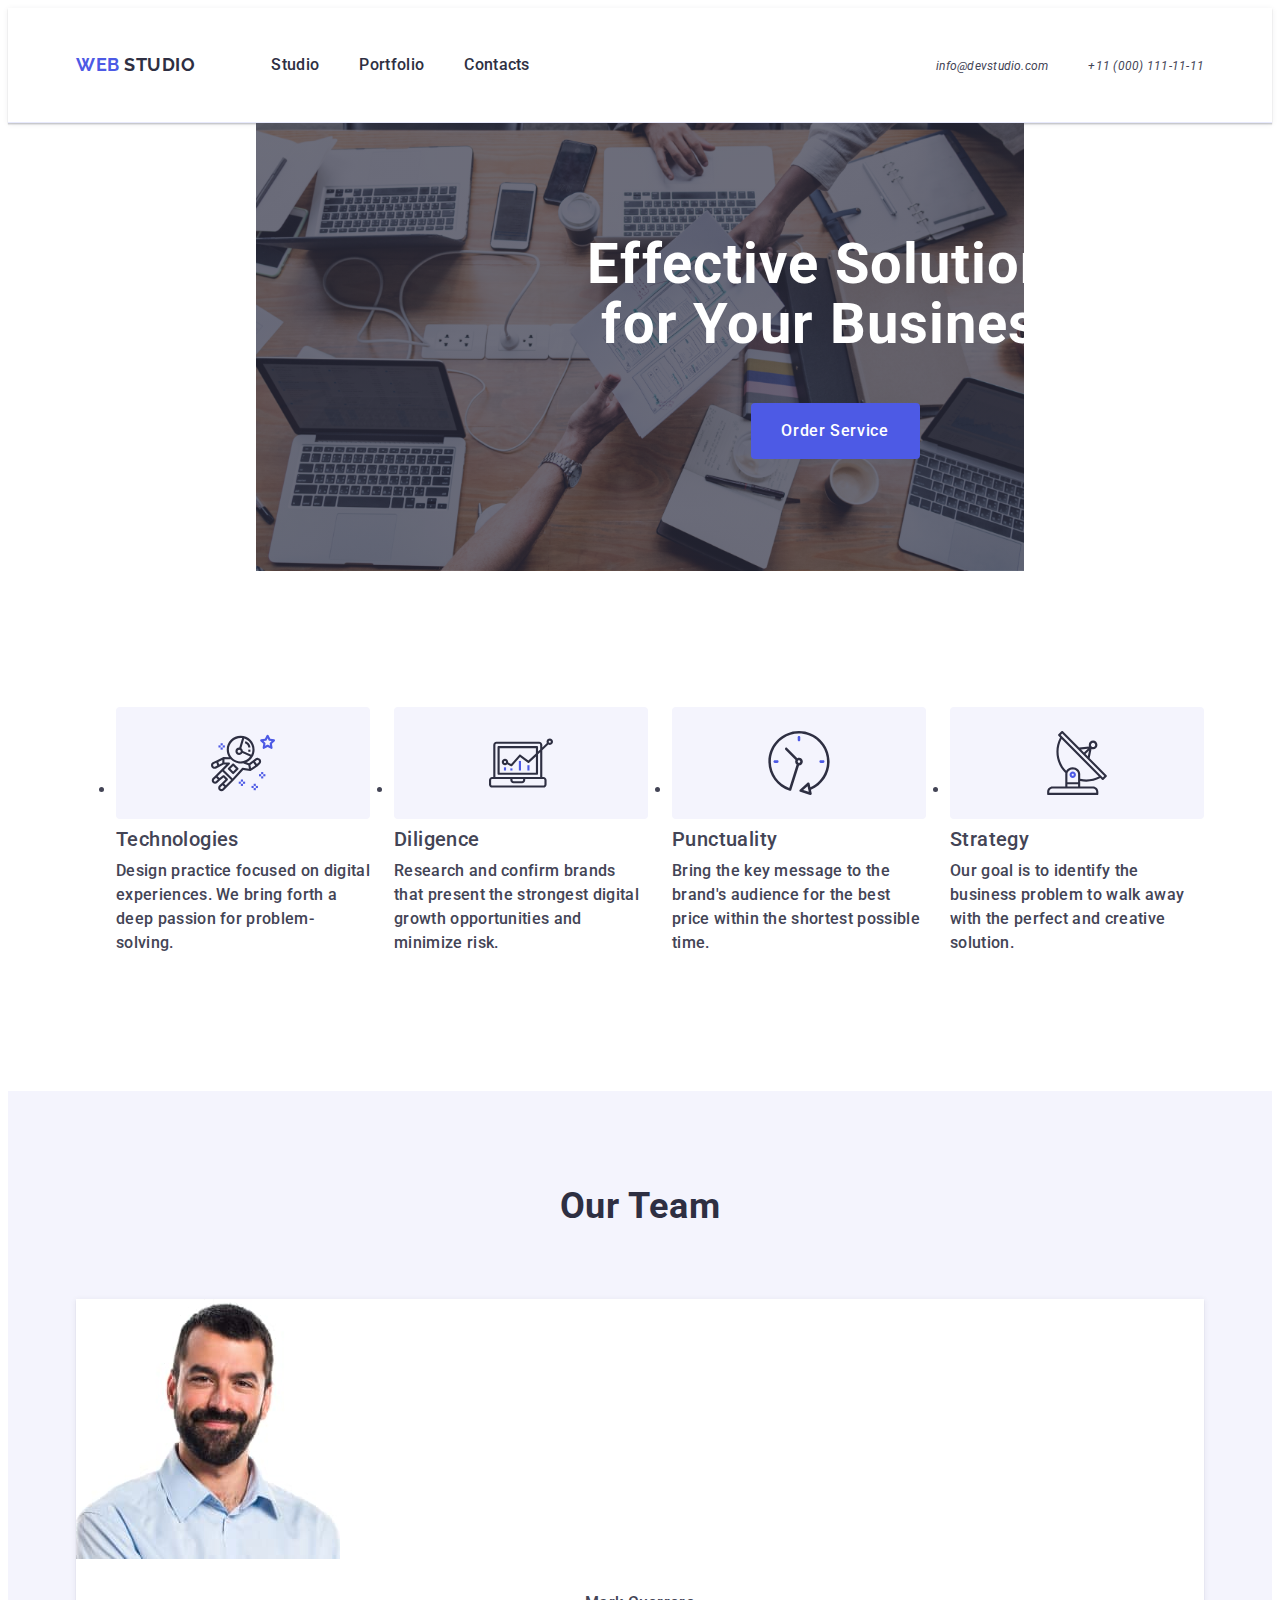
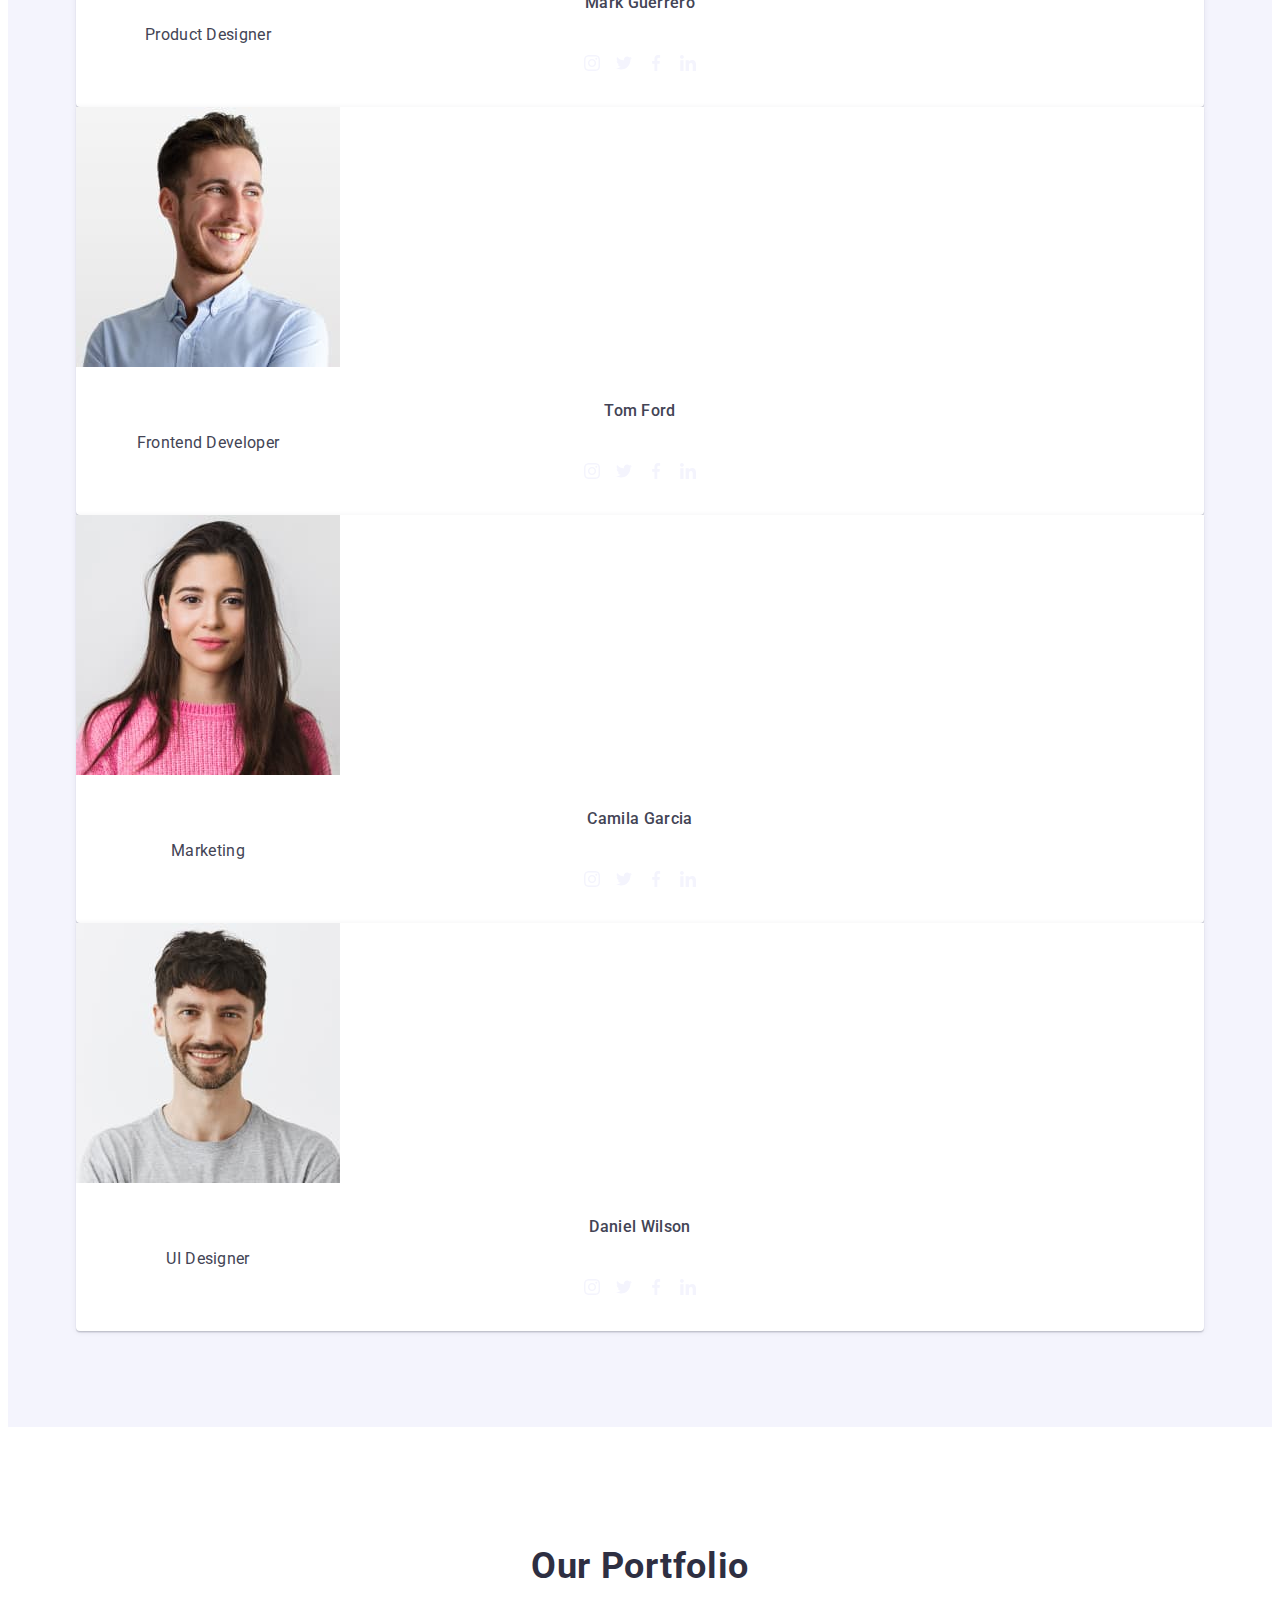
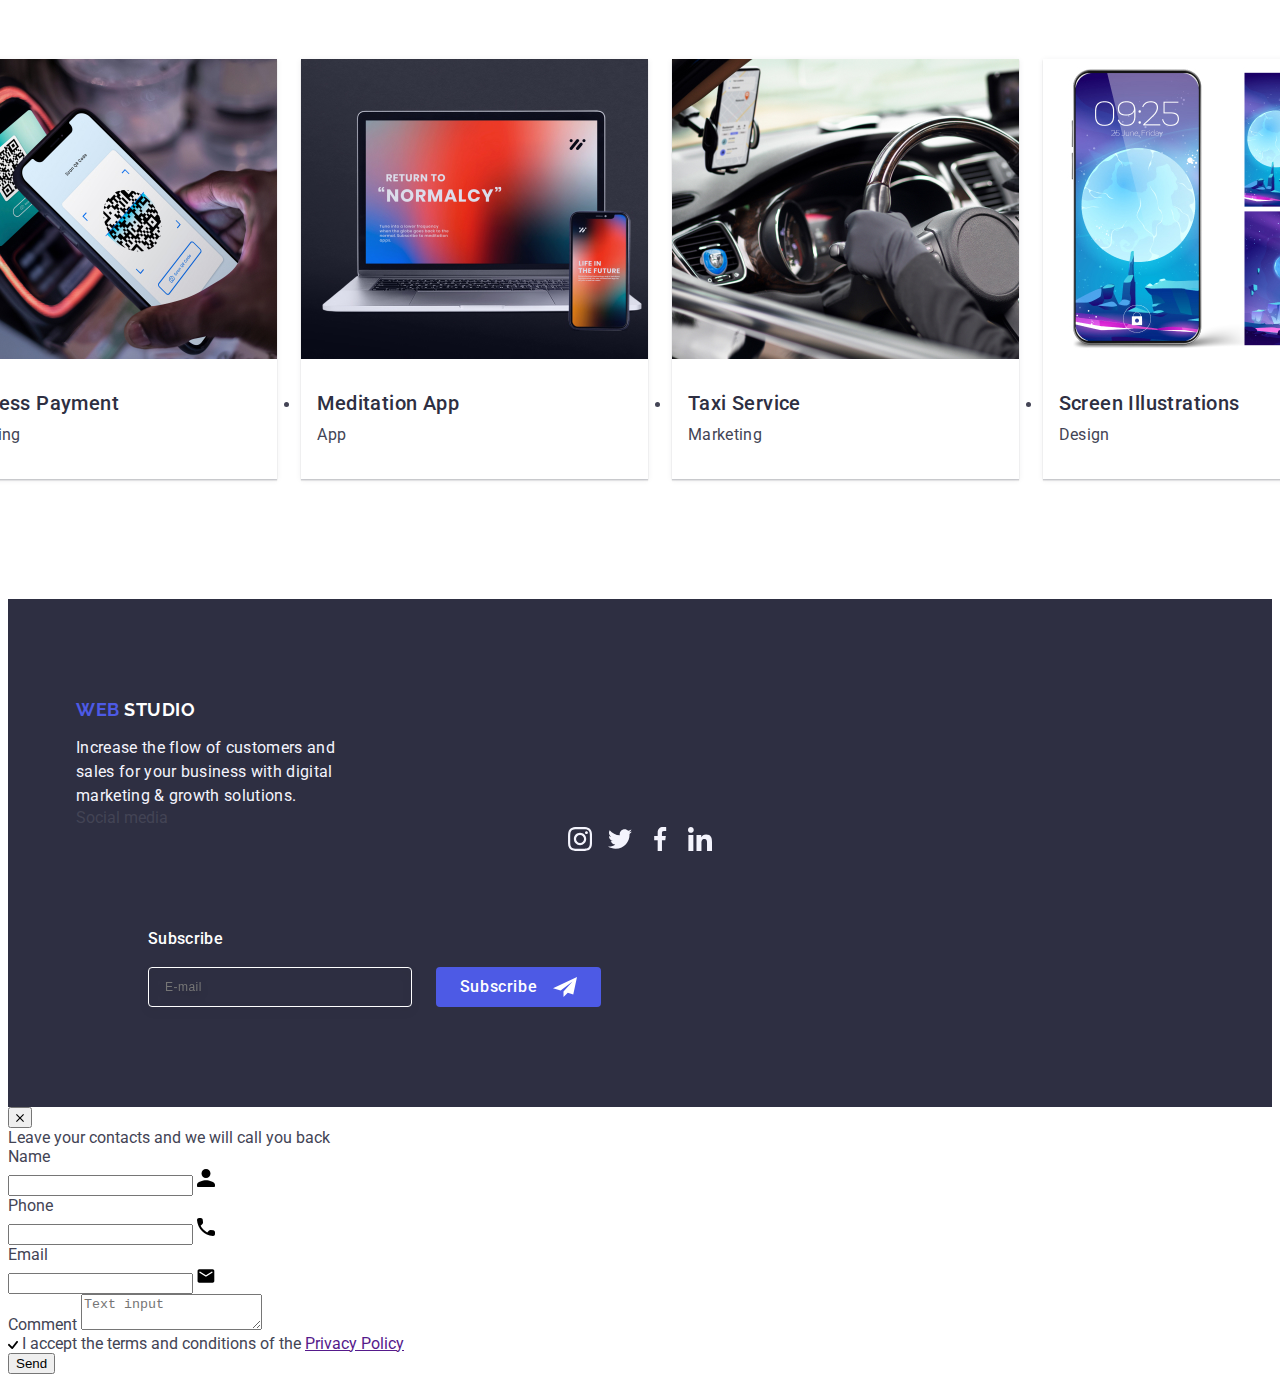
==== commit 3b6ae5b6: "update" ====
--- a/index.html
+++ b/index.html
@@ -123,38 +123,7 @@
           </ul>
         </div>
       </section>
-      <!-- <section class="third-section">
-        <div class="container">
-          <h2 class="third-section-headline">What are we doing</h2>
-          <ul class="list third-section-list">
-            <li class="third-section-item">
-              <img
-                src="./images/photo3.jpg"
-                alt="graphics"
-                width="360"
-                height="300"
-              />
-            </li>
-            <li class="third-section-item">
-              <img
-                src="./images/photo1.jpg"
-                alt="messages"
-                width="360"
-                height="300"
-              />
-            </li>
-            <li class="third-section-item">
-              <img
-                src="./images/photo2.jpg"
-                alt="information"
-                width="360"
-                height="300"
-              />
-            </li>
-          </ul>
-        </div>
-      </section> -->
-      <section class="forth-section">
+      <section class="third-section">
         <div class="container">
           <h2 class="common-headlines">Our Team</h2>
           <ul class="list forth-section-list">
@@ -170,28 +139,28 @@
                 <p class="person-text">Product Designer</p>
                 <ul class="social-media-of-person-list list">
                   <li class="social-media-of-person-item">
-                    <a href="" class="social-media-link-forth-section">
+                    <a href="" class="social-media-link-third-section">
                       <svg width="16" height="16" class="icon-link">
                         <use href="./images/icons.svg#icon-instagram"></use>
                       </svg>
                     </a>
                   </li>
                   <li class="social-media-of-person-item">
-                    <a href="" class="social-media-link-forth-section">
+                    <a href="" class="social-media-link-third-section">
                       <svg width="16" height="16" class="icon-link">
                         <use href="./images/icons.svg#icon-twitter"></use>
                       </svg>
                     </a>
                   </li>
                   <li class="social-media-of-person-item">
-                    <a href="" class="social-media-link-forth-section">
+                    <a href="" class="social-media-link-third-section">
                       <svg width="16" height="16" class="icon-link">
                         <use href="./images/icons.svg#icon-facebook"></use>
                       </svg>
                     </a>
                   </li>
                   <li class="social-media-of-person-item">
-                    <a href="" class="social-media-link-forth-section">
+                    <a href="" class="social-media-link-third-section">
                       <svg width="16" height="16" class="icon-link">
                         <use href="./images/icons.svg#icon-linkedin"></use>
                       </svg>
@@ -212,28 +181,28 @@
                 <p class="person-text">Frontend Developer</p>
                 <ul class="social-media-of-person-list list">
                   <li class="social-media-of-person-item current">
-                    <a href="" class="social-media-link-forth-section">
+                    <a href="" class="social-media-link-third-section">
                       <svg width="16" height="16" class="icon-link">
                         <use href="./images/icons.svg#icon-instagram"></use>
                       </svg>
                     </a>
                   </li>
                   <li class="social-media-of-person-item current">
-                    <a href="" class="social-media-link-forth-section">
+                    <a href="" class="social-media-link-third-section">
                       <svg width="16" height="16" class="icon-link">
                         <use href="./images/icons.svg#icon-twitter"></use>
                       </svg>
                     </a>
                   </li>
                   <li class="social-media-of-person-item current">
-                    <a href="" class="social-media-link-forth-section">
+                    <a href="" class="social-media-link-third-section">
                       <svg width="16" height="16" class="icon-link">
                         <use href="./images/icons.svg#icon-facebook"></use>
                       </svg>
                     </a>
                   </li>
                   <li class="social-media-of-person-item current">
-                    <a href="" class="social-media-link-forth-section">
+                    <a href="" class="social-media-link-third-section">
                       <svg width="16" height="16" class="icon-link">
                         <use href="./images/icons.svg#icon-linkedin"></use>
                       </svg>
@@ -254,28 +223,28 @@
                 <p class="person-text">Marketing</p>
                 <ul class="social-media-of-person-list list">
                   <li class="social-media-of-person-item">
-                    <a href="" class="social-media-link-forth-section">
+                    <a href="" class="social-media-link-third-section">
                       <svg width="16" height="16" class="icon-link">
                         <use href="./images/icons.svg#icon-instagram"></use>
                       </svg>
                     </a>
                   </li>
                   <li class="social-media-of-person-item">
-                    <a href="" class="social-media-link-forth-section">
+                    <a href="" class="social-media-link-third-section">
                       <svg width="16" height="16" class="icon-link">
                         <use href="./images/icons.svg#icon-twitter"></use>
                       </svg>
                     </a>
                   </li>
                   <li class="social-media-of-person-item">
-                    <a href="" class="social-media-link-forth-section">
+                    <a href="" class="social-media-link-third-section">
                       <svg width="16" height="16" class="icon-link">
                         <use href="./images/icons.svg#icon-facebook"></use>
                       </svg>
                     </a>
                   </li>
                   <li class="social-media-of-person-item">
-                    <a href="" class="social-media-link-forth-section">
+                    <a href="" class="social-media-link-third-section">
                       <svg width="16" height="16" class="icon-link">
                         <use href="./images/icons.svg#icon-linkedin"></use>
                       </svg>
@@ -296,28 +265,28 @@
                 <p class="person-text">UI Designer</p>
                 <ul class="social-media-of-person-list list">
                   <li class="social-media-of-person-item">
-                    <a href="" class="social-media-link-forth-section">
+                    <a href="" class="social-media-link-third-section">
                       <svg width="16" height="16" class="icon-link">
                         <use href="./images/icons.svg#icon-instagram"></use>
                       </svg>
                     </a>
                   </li>
                   <li class="social-media-of-person-item">
-                    <a href="" class="social-media-link-forth-section">
+                    <a href="" class="social-media-link-third-section">
                       <svg width="16" height="16" class="icon-link">
                         <use href="./images/icons.svg#icon-twitter"></use>
                       </svg>
                     </a>
                   </li>
                   <li class="social-media-of-person-item">
-                    <a href="" class="social-media-link-forth-section">
+                    <a href="" class="social-media-link-third-section">
                       <svg width="16" height="16" class="icon-link">
                         <use href="./images/icons.svg#icon-facebook"></use>
                       </svg>
                     </a>
                   </li>
                   <li class="social-media-of-person-item">
-                    <a href="" class="social-media-link-forth-section">
+                    <a href="" class="social-media-link-third-section">
                       <svg width="16" height="16" class="icon-link">
                         <use href="./images/icons.svg#icon-linkedin"></use>
                       </svg>
@@ -329,56 +298,7 @@
           </ul>
         </div>
       </section>
-      <section class="fifth-section">
-        <div class="container">
-            <h2 class="headline-fifth-section">Customers</h2>
-            <ul class="list-of-customers list">
-              <li class="customers-item">
-                <a href="/" class="customers-link">
-                  <svg width="104" height="56" class="svg-customers">
-                    <use href="./images/icons.svg#icon-group-1"></use>
-                  </svg>
-                </a>
-              </li>
-              <li class="customers-item">
-                <a href="/" class="customers-link">
-                  <svg width="104" height="56" class="svg-customers">
-                    <use href="./images/icons.svg#icon-group-2"></use>
-                  </svg>
-                </a>
-              </li>
-              <li class="customers-item">
-                <a href="/" class="customers-link">
-                  <svg width="104" height="56" class="svg-customers">
-                    <use href="./images/icons.svg#icon-group-3"></use>
-                  </svg>
-                </a>
-              </li>
-              <li class="customers-item">
-                <a href="/" class="customers-link">
-                  <svg width="104" height="56" class="svg-customers">
-                    <use href="./images/icons.svg#icon-group-4"></use>
-                  </svg>
-                </a>
-              </li>
-              <li class="customers-item">
-                <a href="/" class="customers-link">
-                  <svg width="104" height="56" class="svg-customers">
-                    <use href="./images/icons.svg#icon-group-5"></use>
-                  </svg>
-                </a>
-              </li>
-              <li class="customers-item">
-                <a href="/" class="customers-link">
-                  <svg width="104" height="56" class="svg-customers">
-                    <use href="./images/icons.svg#icon-group-6"></use>
-                  </svg>
-                </a>
-              </li>
-            </ul>
-        </div>
-      </section>
-      <section class="sixth-section">
+      <section class="fourth-section">
         <div class="container">
           <h2 class="common-headlines">Our Portfolio</h2>
           <ul class="our-portfolio-list">
@@ -584,7 +504,7 @@
           </div>
       </div>
   </footer>
-    <!-- <div data-modal class="js-structure is-hidden">
+    <div data-modal class="js-structure is-hidden">
       <div class="modal-window is-open">
         <button type="button" data-modal-close class="button-close">
           <svg width="8" height="8" class="svg-modal-window">
@@ -638,7 +558,7 @@
         </form>           
       </div>
     </div>
-      <script src="./js/modal.js"></script> -->
+      <script src="./js/modal.js"></script>
       <div class="mobile-menu">
           <div class="container mobile-menu-container">
             <button button="type" class="moblie-menu-close-btn">
--- a/css/styles.css
+++ b/css/styles.css
@@ -176,25 +176,13 @@
     padding-bottom: 120px;
 }
 
-.forth-section {
+.third-section {
     background-color: #F4F4FD;
     padding-top: 96px;
     padding-bottom: 96px;
 }
 
-.fifth-section {
-    background-color: #FFFFFF;
-    padding-top: 96px;
-    padding-bottom: 96px;
-}
-
-.seventh-section {
-    background-color: #FFFFFF;
-    padding-top: 96px;
-    padding-bottom: 96px;
-}
-
-.sixth-section {
+.fourth-section {
     background-color: #FFFFFF;
     padding-top: 96px;
     padding-bottom: 96px;
@@ -435,7 +423,7 @@
     /* =======THIRD SECTION MOBILE======== */
 
 
-    .forth-section-list {
+    .third-section-list {
         display: flex;
         gap: 72px;
         margin-bottom: 0;
@@ -748,13 +736,13 @@
 
     /* =======THIRD SECTION TABLET======== */
 
-    .forth-section {
+    .third-section {
         background-color: #F4F4FD;
         padding-top: 96px;
         padding-bottom: 96px;
     }
 
-    .forth-section-list {
+    .third-section-list {
         display: flex;
         flex-direction: row;
         flex-wrap: wrap;
@@ -804,7 +792,7 @@
         gap: 16px;
     }
 
-    .social-media-link-forth-section {
+    .social-media-link-thrid-section {
         width: 44px;
         height: 44px;
         background-color: #4d5ae5;
@@ -1112,7 +1100,7 @@
 
     /* =======THIRD SECTION DESKTOP======== */
 
-    .forth-secrion-list {
+    .third-section-list {
         display: flex;
         align-items: center;
         gap: 24px;
@@ -1159,7 +1147,7 @@
 
     /* =======FOURTH SECTION DESKTOP======== */
 
-    .sixth-section {
+    .fourth-section {
         background-color: #FFFFFF;
         padding-top: 120px;
         padding-bottom: 120px;
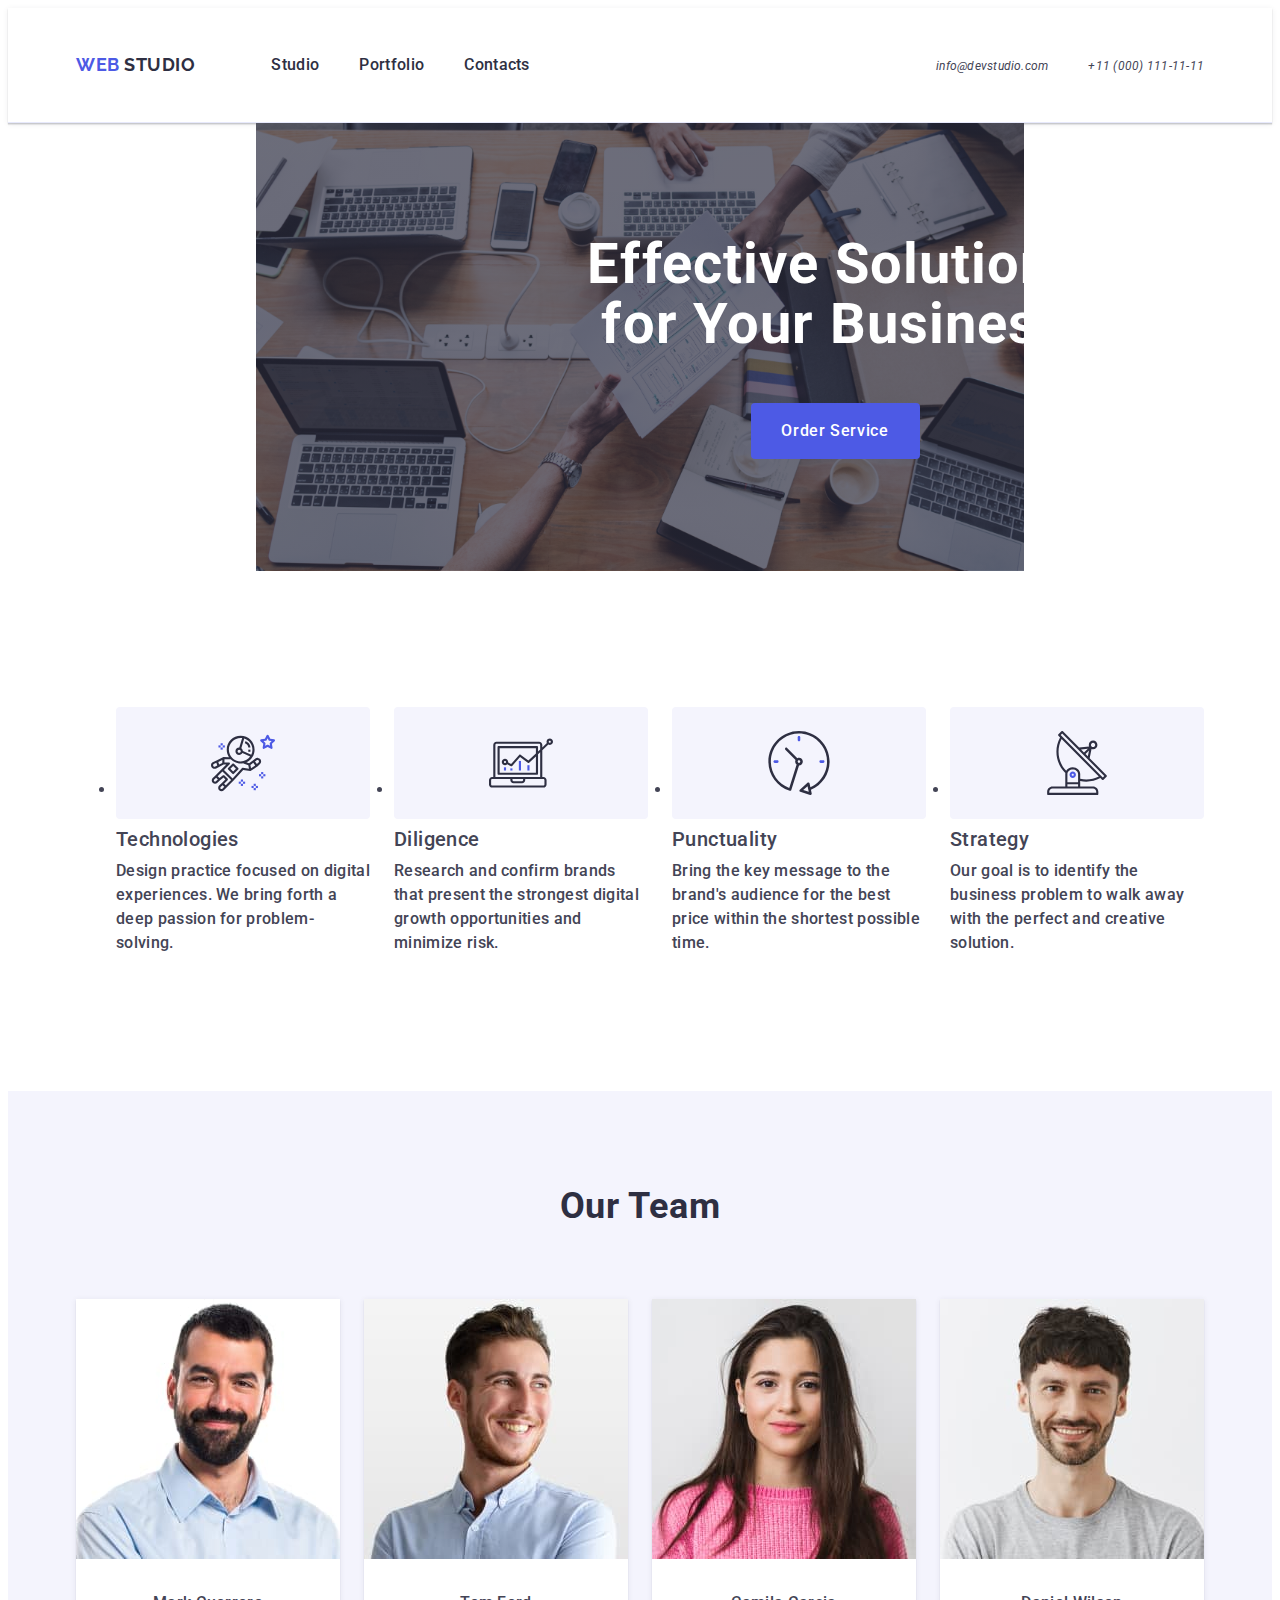
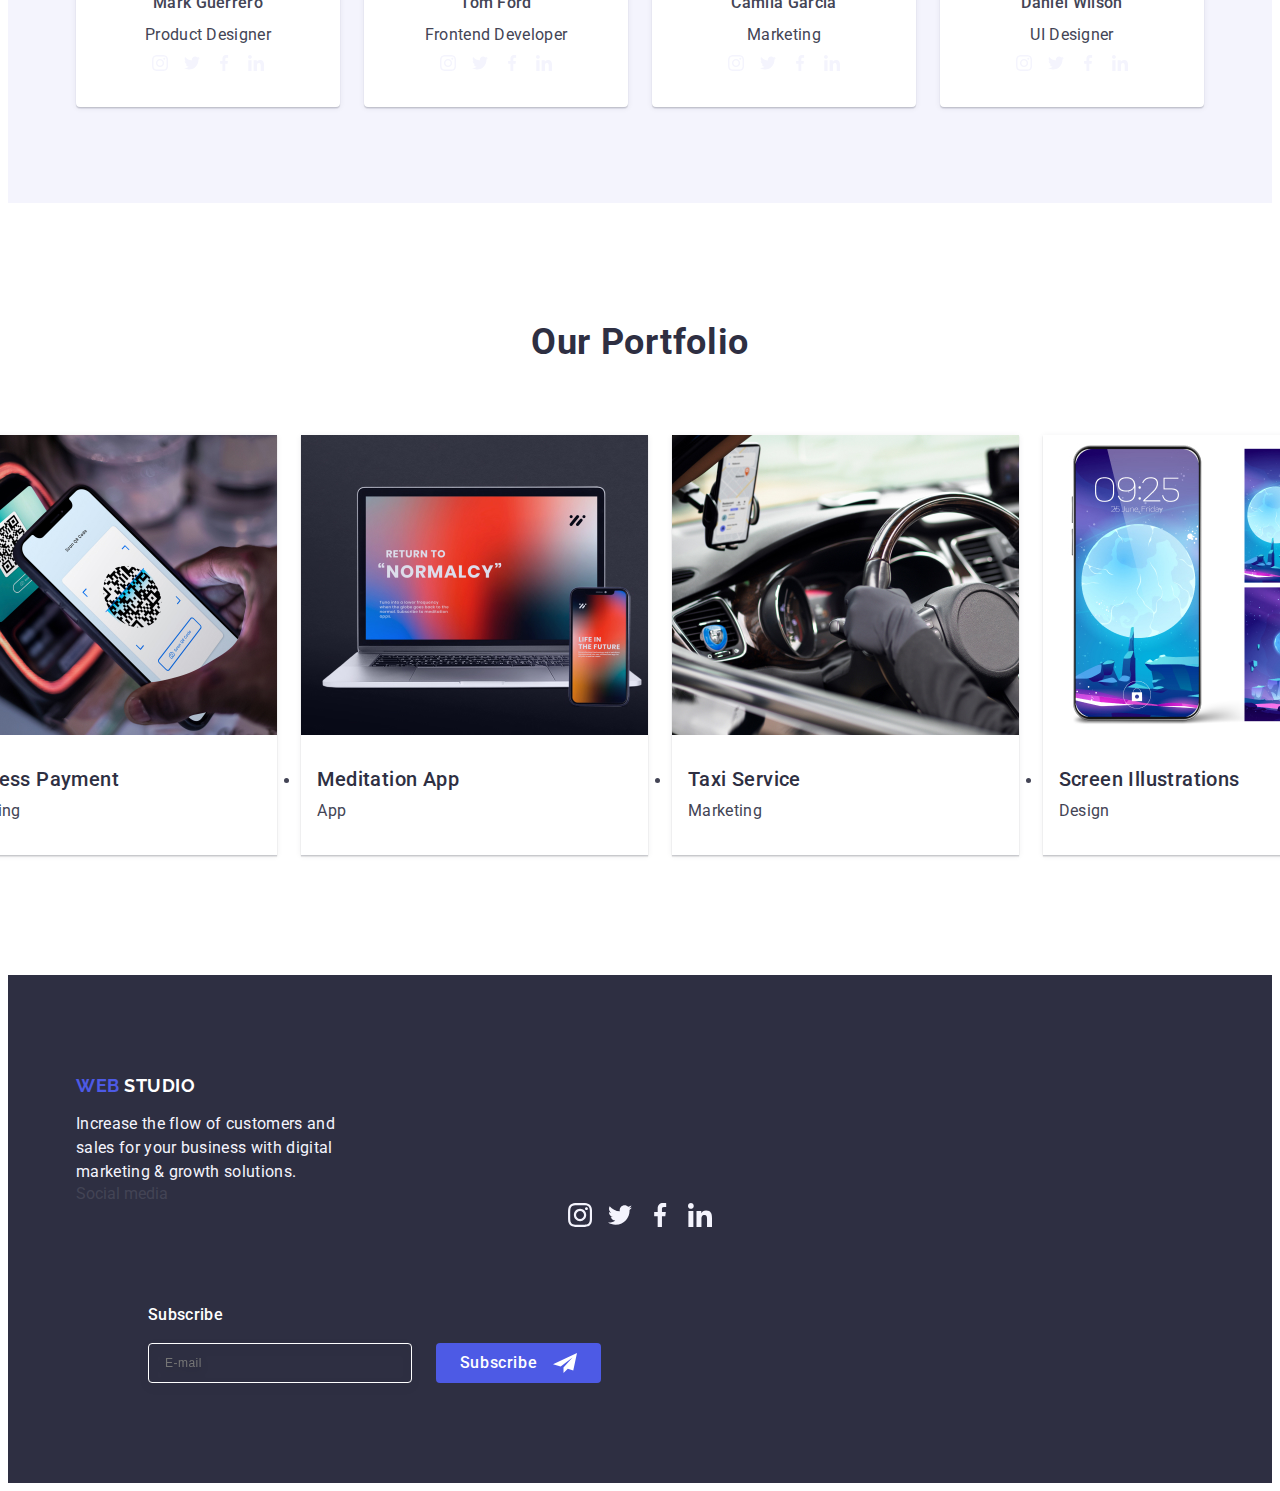
==== commit 39501f94: "update" ====
--- a/index.html
+++ b/index.html
@@ -126,7 +126,7 @@
       <section class="third-section">
         <div class="container">
           <h2 class="common-headlines">Our Team</h2>
-          <ul class="list forth-section-list">
+          <ul class="list third-section-list">
             <li class="people-item">
               <img
                 src="./images/person1.jpg"
@@ -504,7 +504,7 @@
           </div>
       </div>
   </footer>
-    <div data-modal class="js-structure is-hidden">
+    <!-- <div data-modal class="js-structure is-hidden">
       <div class="modal-window is-open">
         <button type="button" data-modal-close class="button-close">
           <svg width="8" height="8" class="svg-modal-window">
@@ -558,7 +558,7 @@
         </form>           
       </div>
     </div>
-      <script src="./js/modal.js"></script>
+      <script src="./js/modal.js"></script> -->
       <div class="mobile-menu">
           <div class="container mobile-menu-container">
             <button button="type" class="moblie-menu-close-btn">
--- a/css/styles.css
+++ b/css/styles.css
@@ -471,7 +471,7 @@
         gap: 16px;
     }
 
-    .social-media-link-forth-section {
+    .social-media-link-third-section {
         width: 44px;
         height: 44px;
         background-color: #4d5ae5;
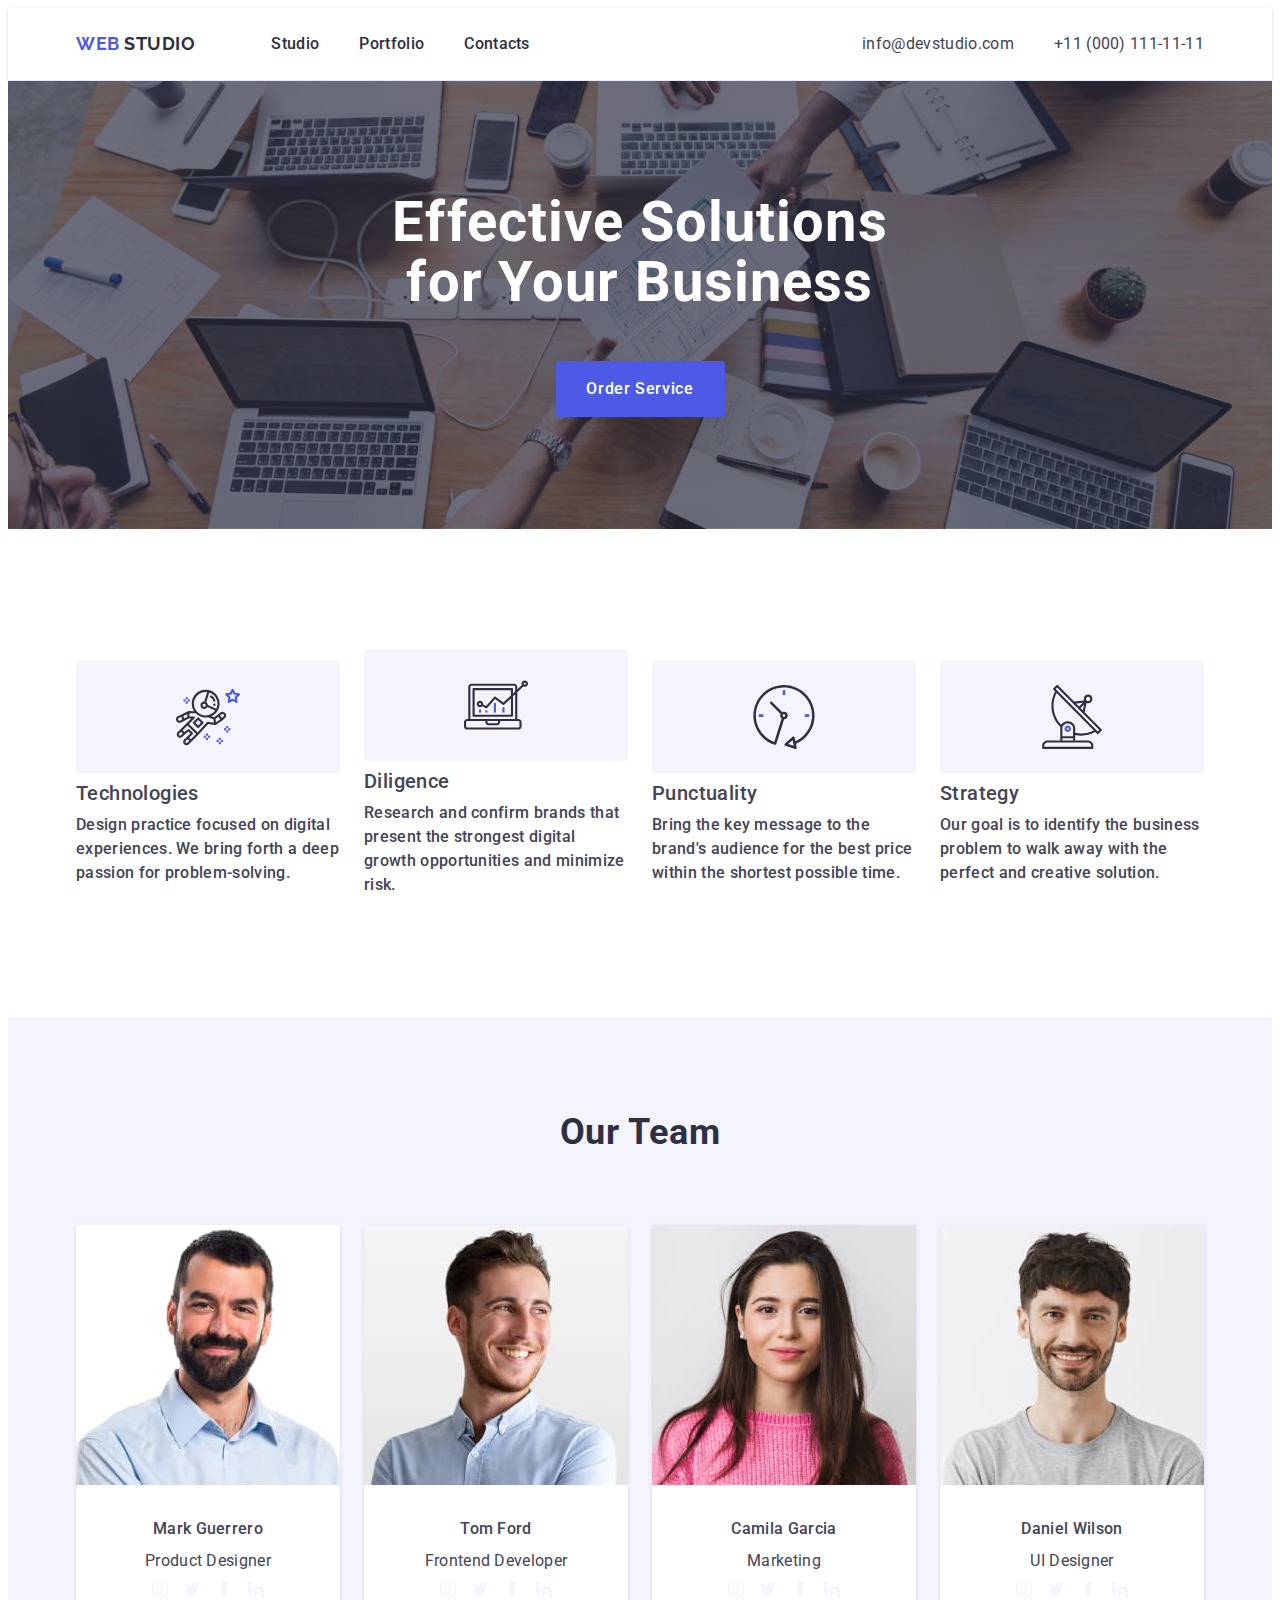
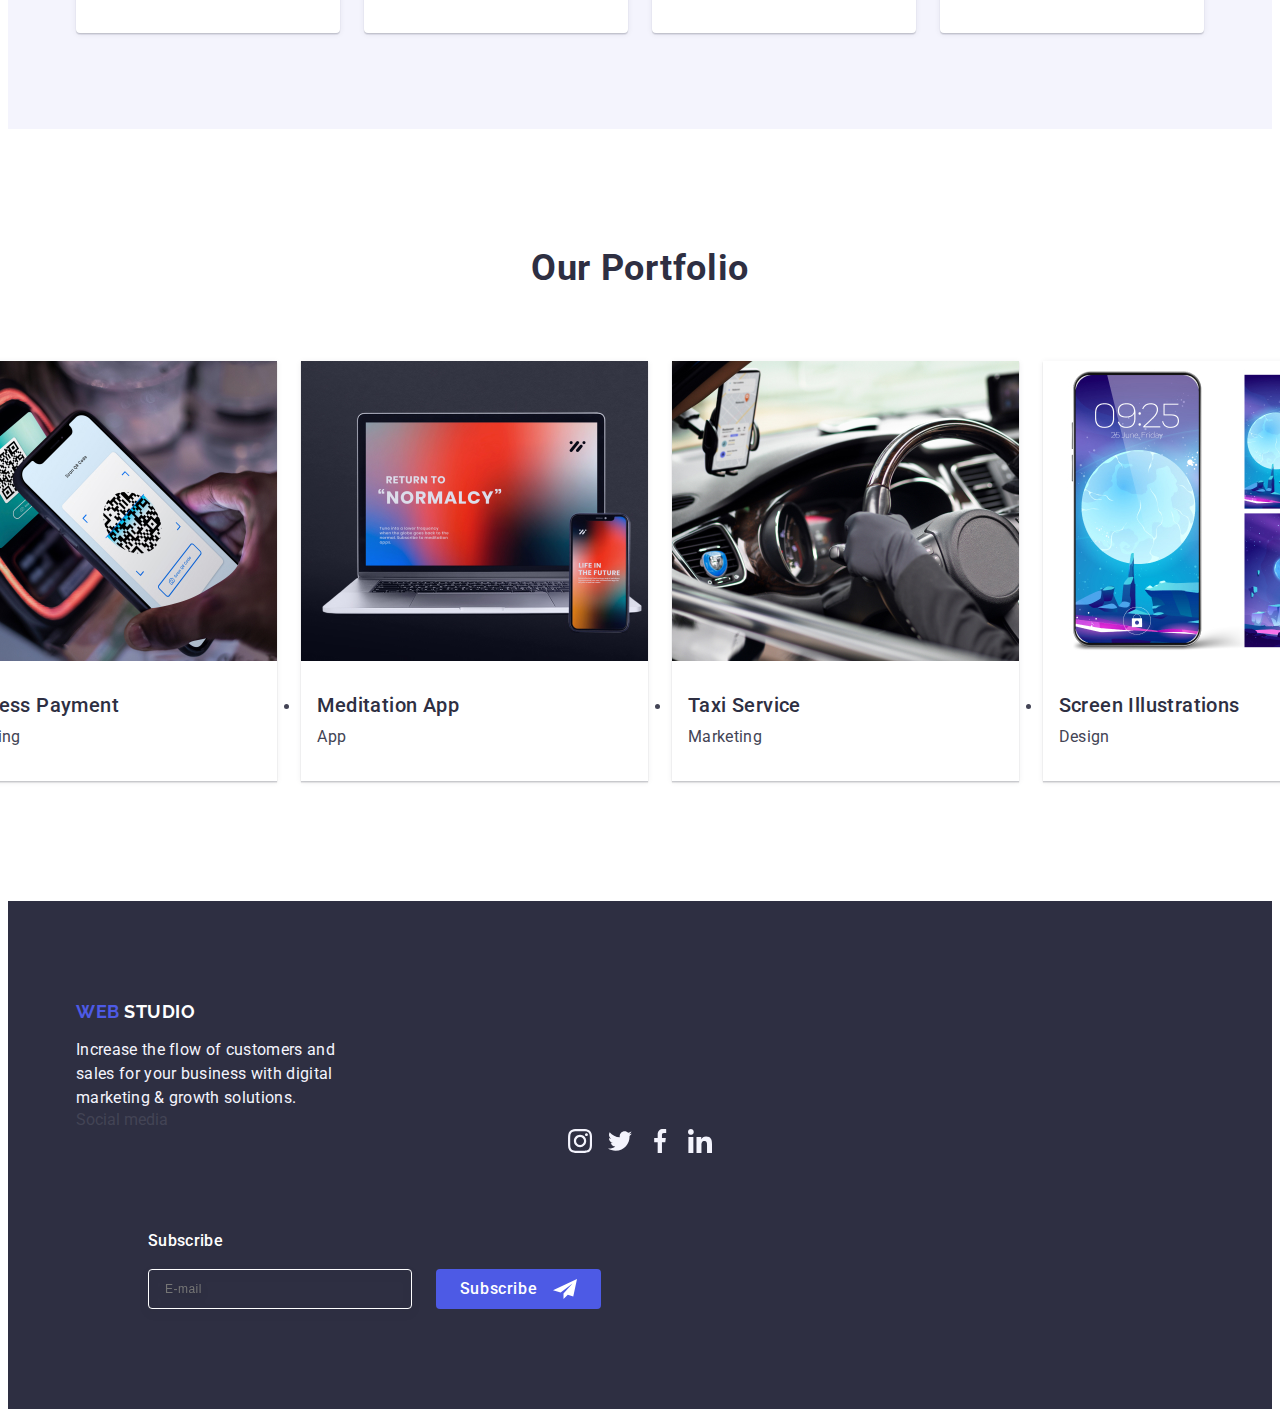
==== commit 7226eb3c: "update" ====
--- a/index.html
+++ b/index.html
@@ -71,7 +71,7 @@
       <section class="second-section">
         <div class="container display">
           <h2 class="visually-hidden">.</h2>
-          <ul class="second-section-list">
+          <ul class="second-section-list list">
             <li class="second-section-item">
               <div class="div-for-icon">
                   <svg width="64" height="64">
--- a/css/styles.css
+++ b/css/styles.css
@@ -101,11 +101,6 @@
     justify-content: space-between;
 }
 
-.header {
-    padding-top: 21px;
-    padding-bottom: 21px;
-}
-
 .logo-header {
     font-size: 18px;
     font-weight: 700;
@@ -164,7 +159,7 @@
     padding-top: 112px;
     padding-bottom: 112px;
     background-image: linear-gradient(rgba(46, 47, 66, 0.7), rgba(46, 47, 66, 0.7)), url(../images/people-office.png);
-    max-width: 768px;
+    max-width: 1440px;
     background-repeat: no-repeat;
     background-position: center;
     background-size: cover;
@@ -606,7 +601,7 @@
 @media screen and (min-width: 768px) {
     
     /* /=======HEADER TABLET ======== */
-
+    
     .container {
         width: 736px;
     }
@@ -637,11 +632,12 @@
     }
 
     .general-contact {
-        font-size: 12px;
+        font-size: 16px;
         line-height: 1.5;
         letter-spacing: 0.02em;
         color: #434455;
         transition: color 250ms cubic-bezier(0.4, 0, 0.2, 1);
+        font-style: normal;
     }
 
     .header-nav {
@@ -1069,6 +1065,8 @@
         align-items: center;
         gap: 72px 24px;
         justify-content: center;
+        margin: 0;
+        padding: 0;
     }
 
     .second-section-item {
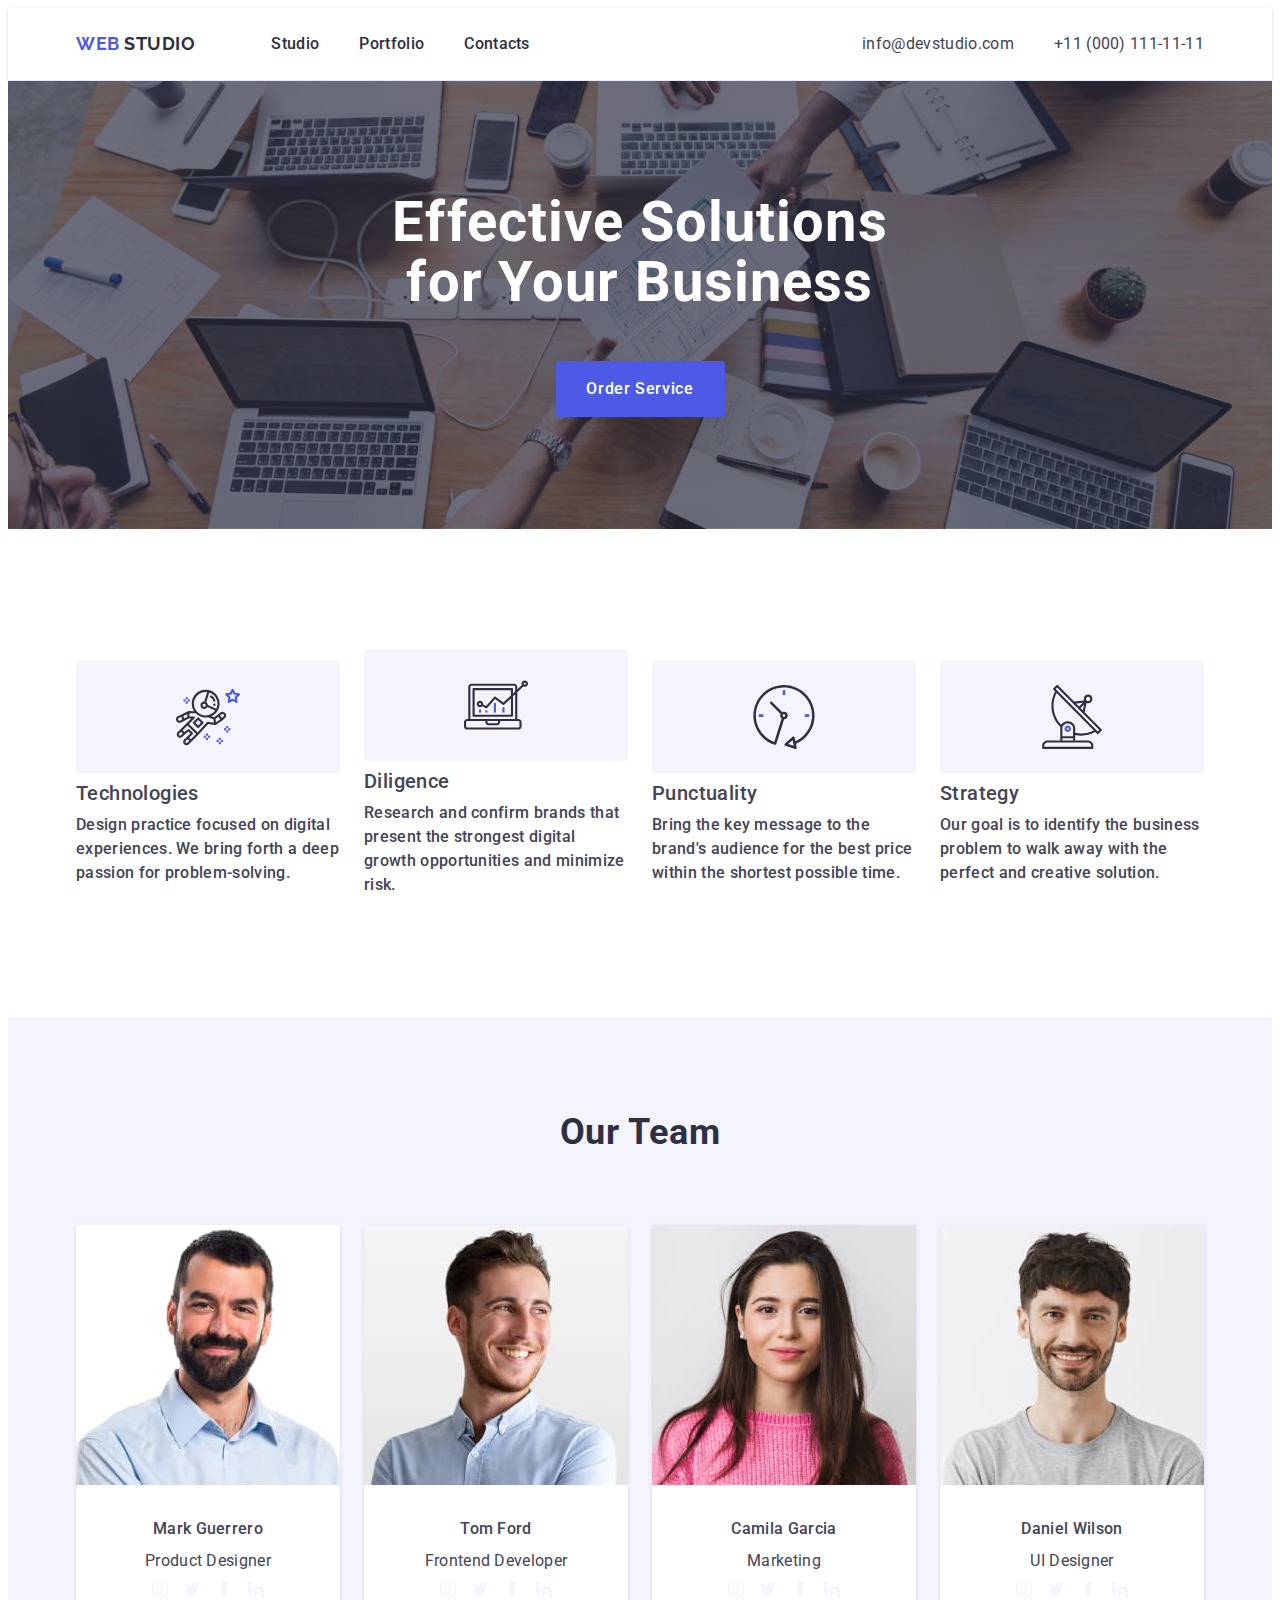
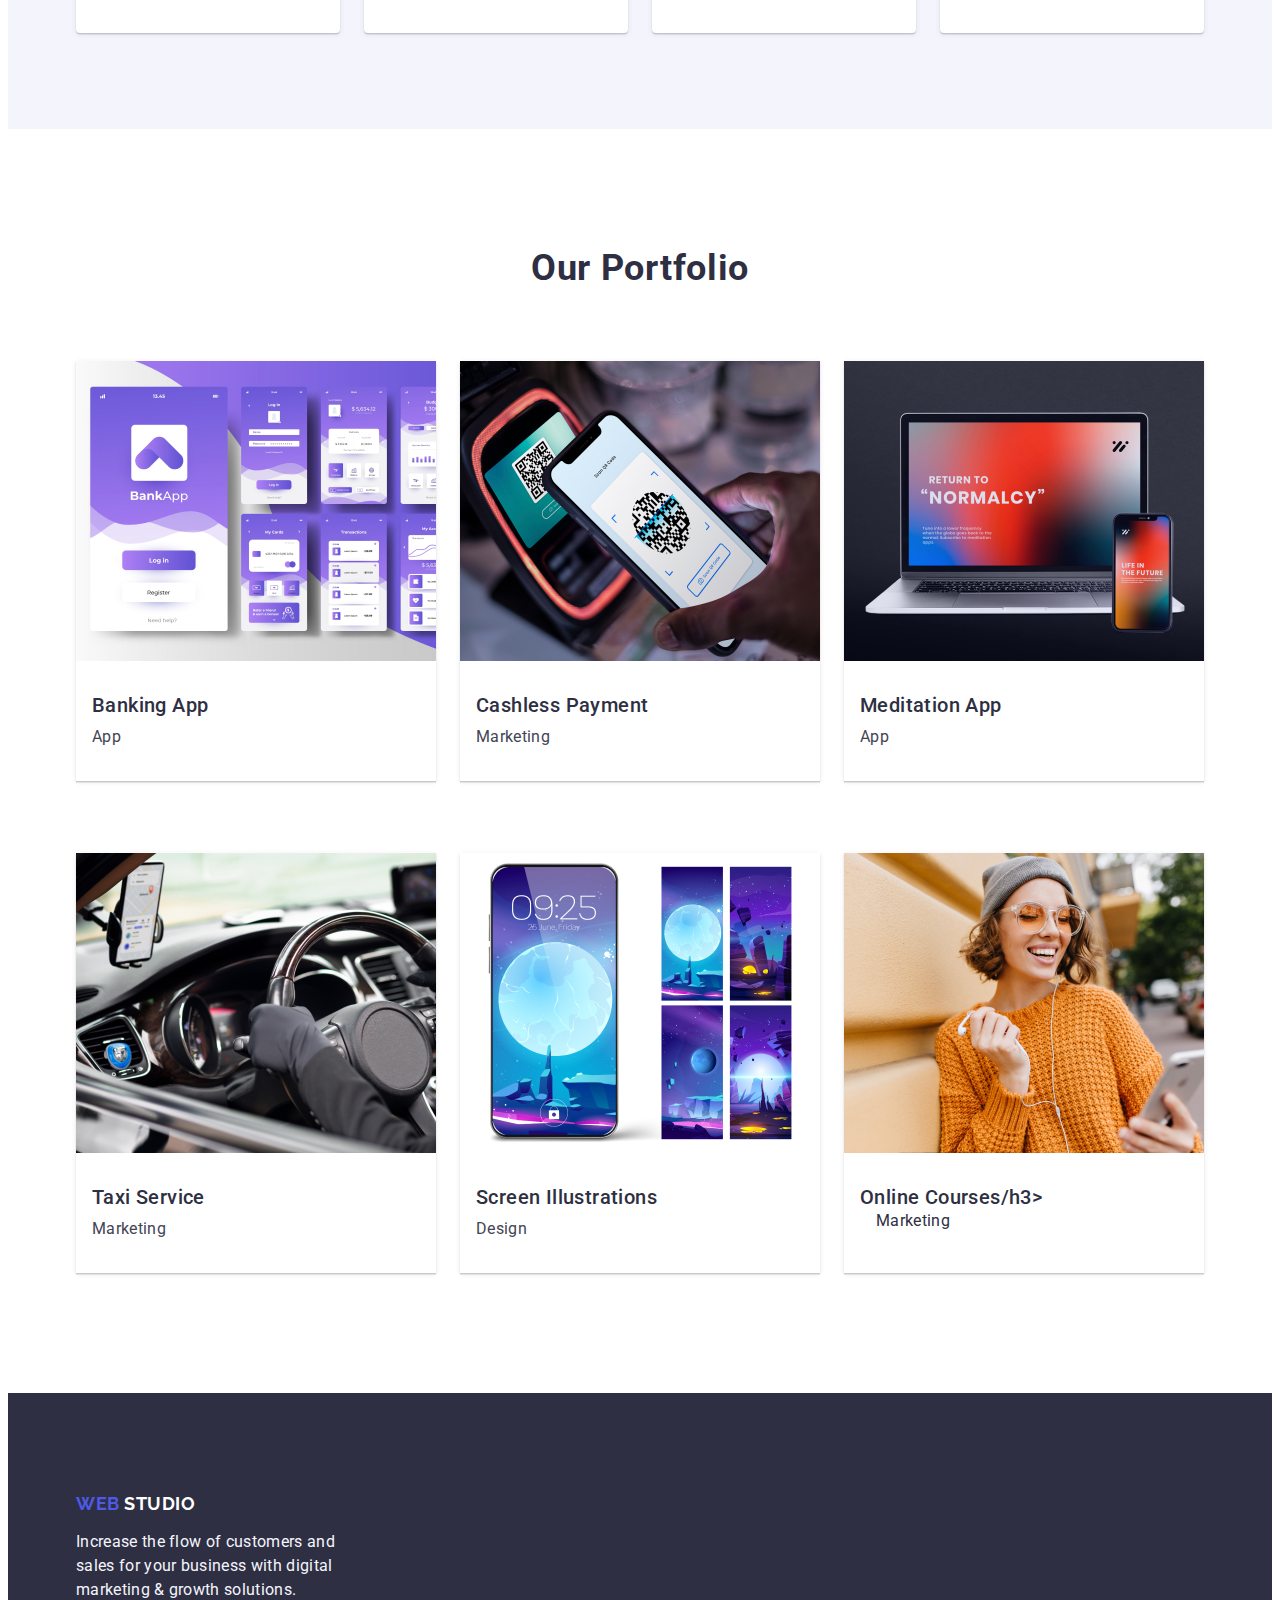
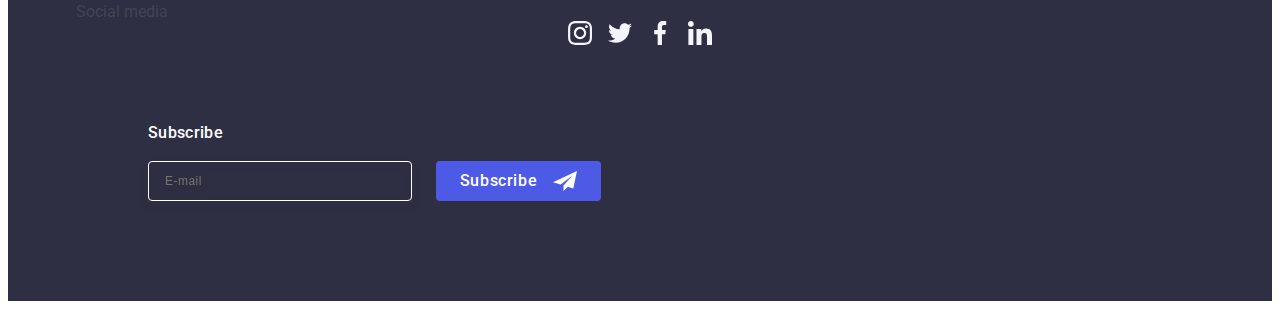
==== commit f09e0ab4: "update" ====
--- a/index.html
+++ b/index.html
@@ -301,7 +301,7 @@
       <section class="fourth-section">
         <div class="container">
           <h2 class="common-headlines">Our Portfolio</h2>
-          <ul class="our-portfolio-list">
+          <ul class="our-portfolio-list list">
             <li class="our-portfolio-item">
               <div class="overlay-div">
                 <picture>
--- a/css/styles.css
+++ b/css/styles.css
@@ -1053,7 +1053,7 @@
         font-family: Roboto;
         font-size: 16px;
         font-style: normal;
-        font-weight: 400;
+        font-weight: normal;
         line-height: 24px;
         letter-spacing: 0.32px;
     }
@@ -1162,6 +1162,8 @@
         justify-content: center;
         flex-direction: row;
         gap: 72px 24px;
+        margin: 0 auto;
+        flex-wrap: wrap;
     }
 
     .our-portfolio-item {
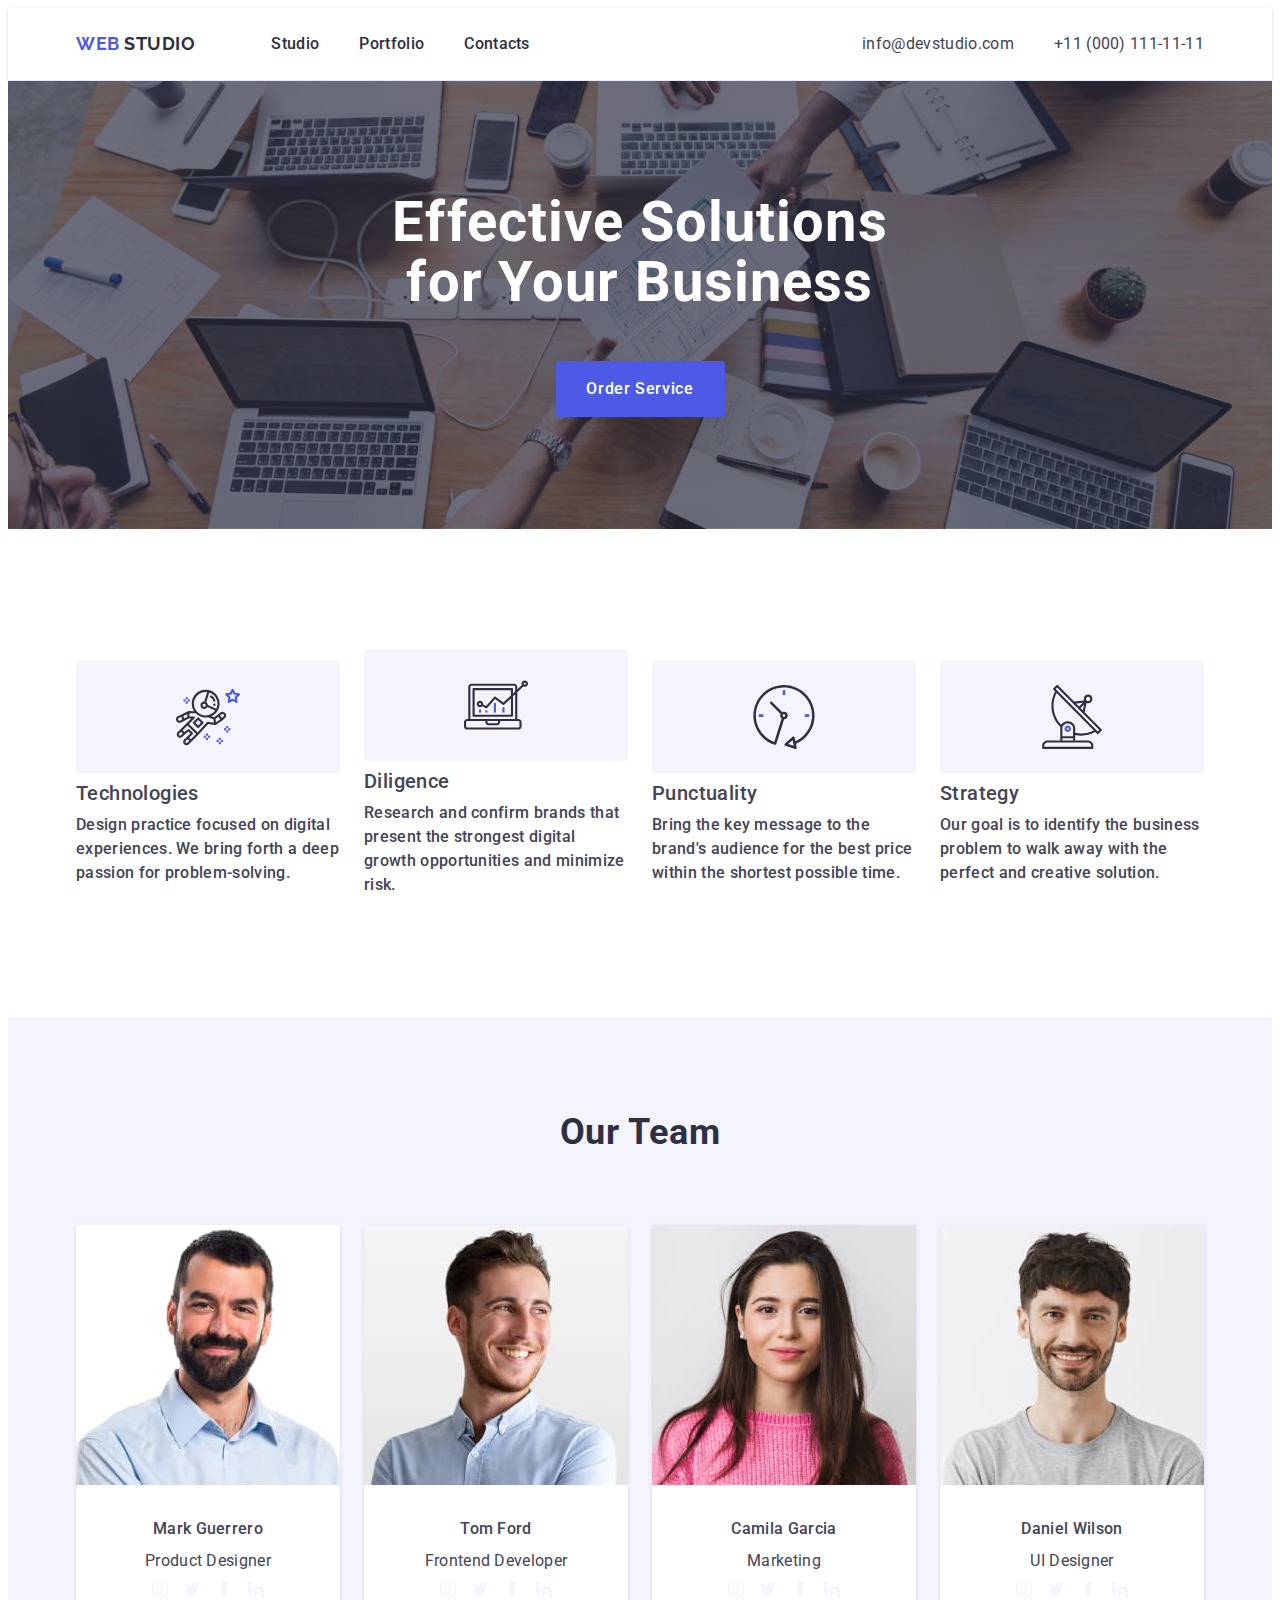
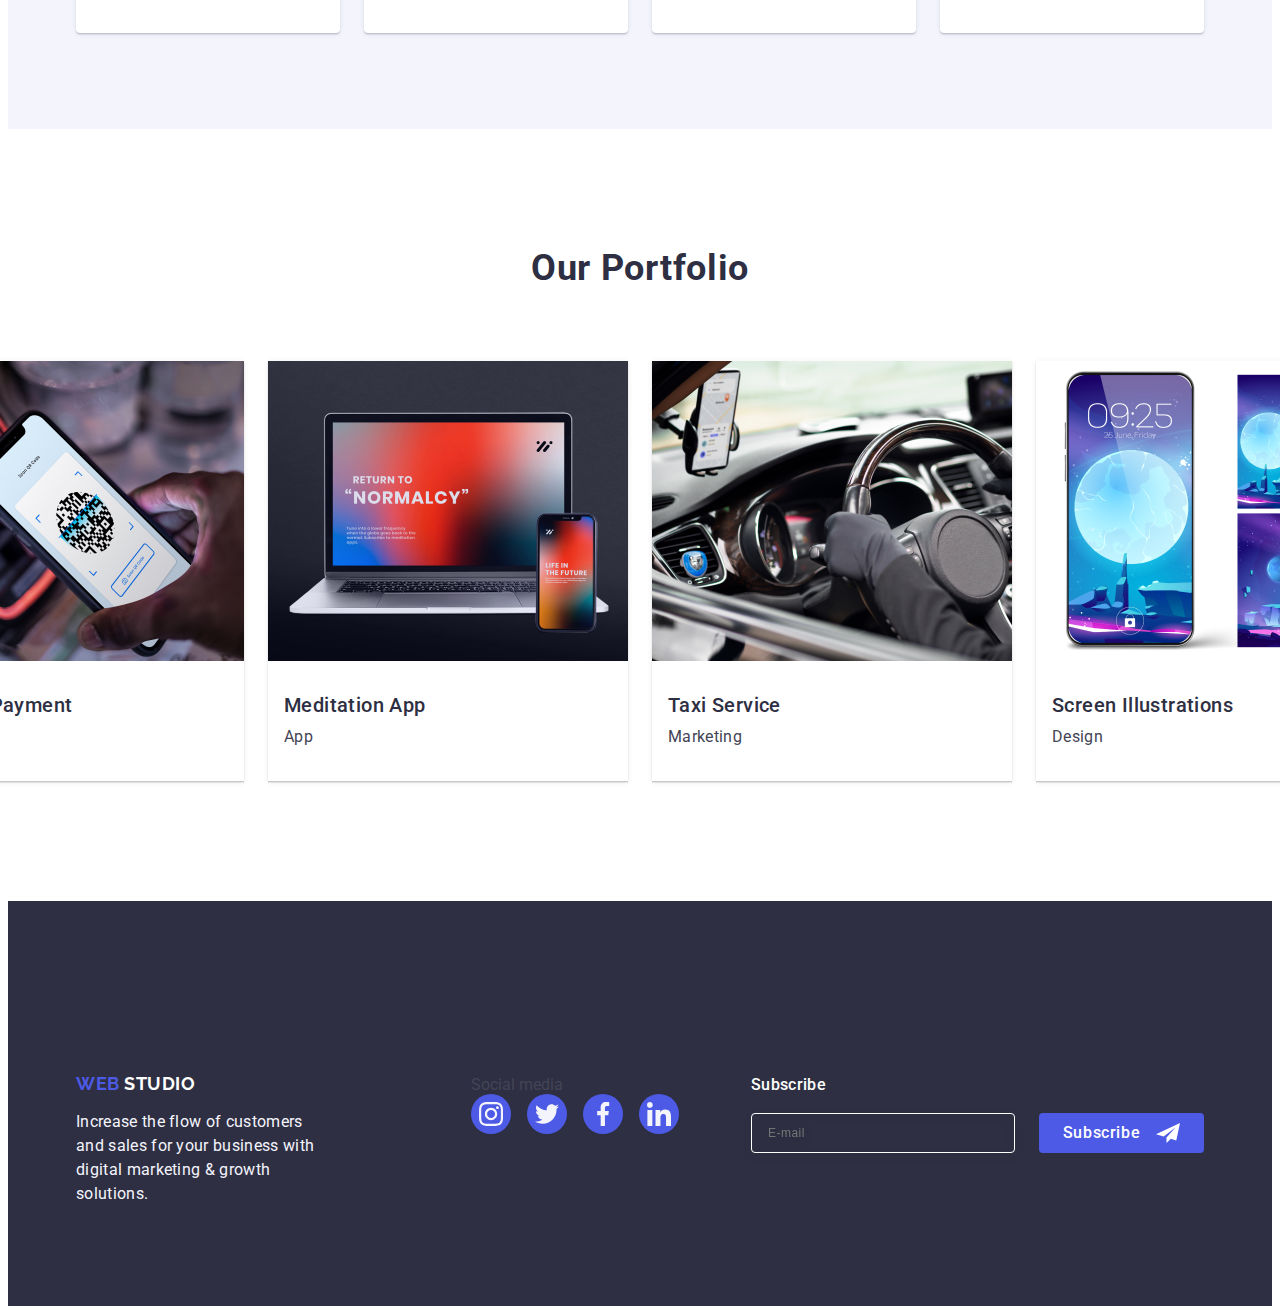
==== commit d273052e: "update" ====
--- a/index.html
+++ b/index.html
@@ -442,7 +442,7 @@
                 <p class="p-overlay"> 14 Stylish and User-Friendly App Design Concepts · Task Manager App · Calorie Tracker App · Exotic Fruit Ecommerce App · Cloud Storage App</p>
               </div>
               <div>
-                <h3 class="our-portfolio-headlines">Online Courses/h3>
+                <h3 class="our-portfolio-headlines">Online Courses</h3>
                 <p class="our-portfolio-text">Marketing</p>
               </div>
             </li>
--- a/css/styles.css
+++ b/css/styles.css
@@ -36,9 +36,9 @@
 
 .flex {
     display: flex;
+    align-items: baseline;
     flex-wrap: nowrap;
-    align-content: center;
-    flex-direction: column;
+    gap: 0;
 }
 
 .list {
@@ -241,12 +241,12 @@
     justify-content: center;
 }
 
-.socail-media-item {
+.social-media-item {
     width: 40px;
     height: 40px;
 }
 
-.socail-media-link {
+.social-media-link {
     width: 100%;
     height: 100%;
     background-color: #4d5ae5;
@@ -1162,8 +1162,6 @@
         justify-content: center;
         flex-direction: row;
         gap: 72px 24px;
-        margin: 0 auto;
-        flex-wrap: wrap;
     }
 
     .our-portfolio-item {
